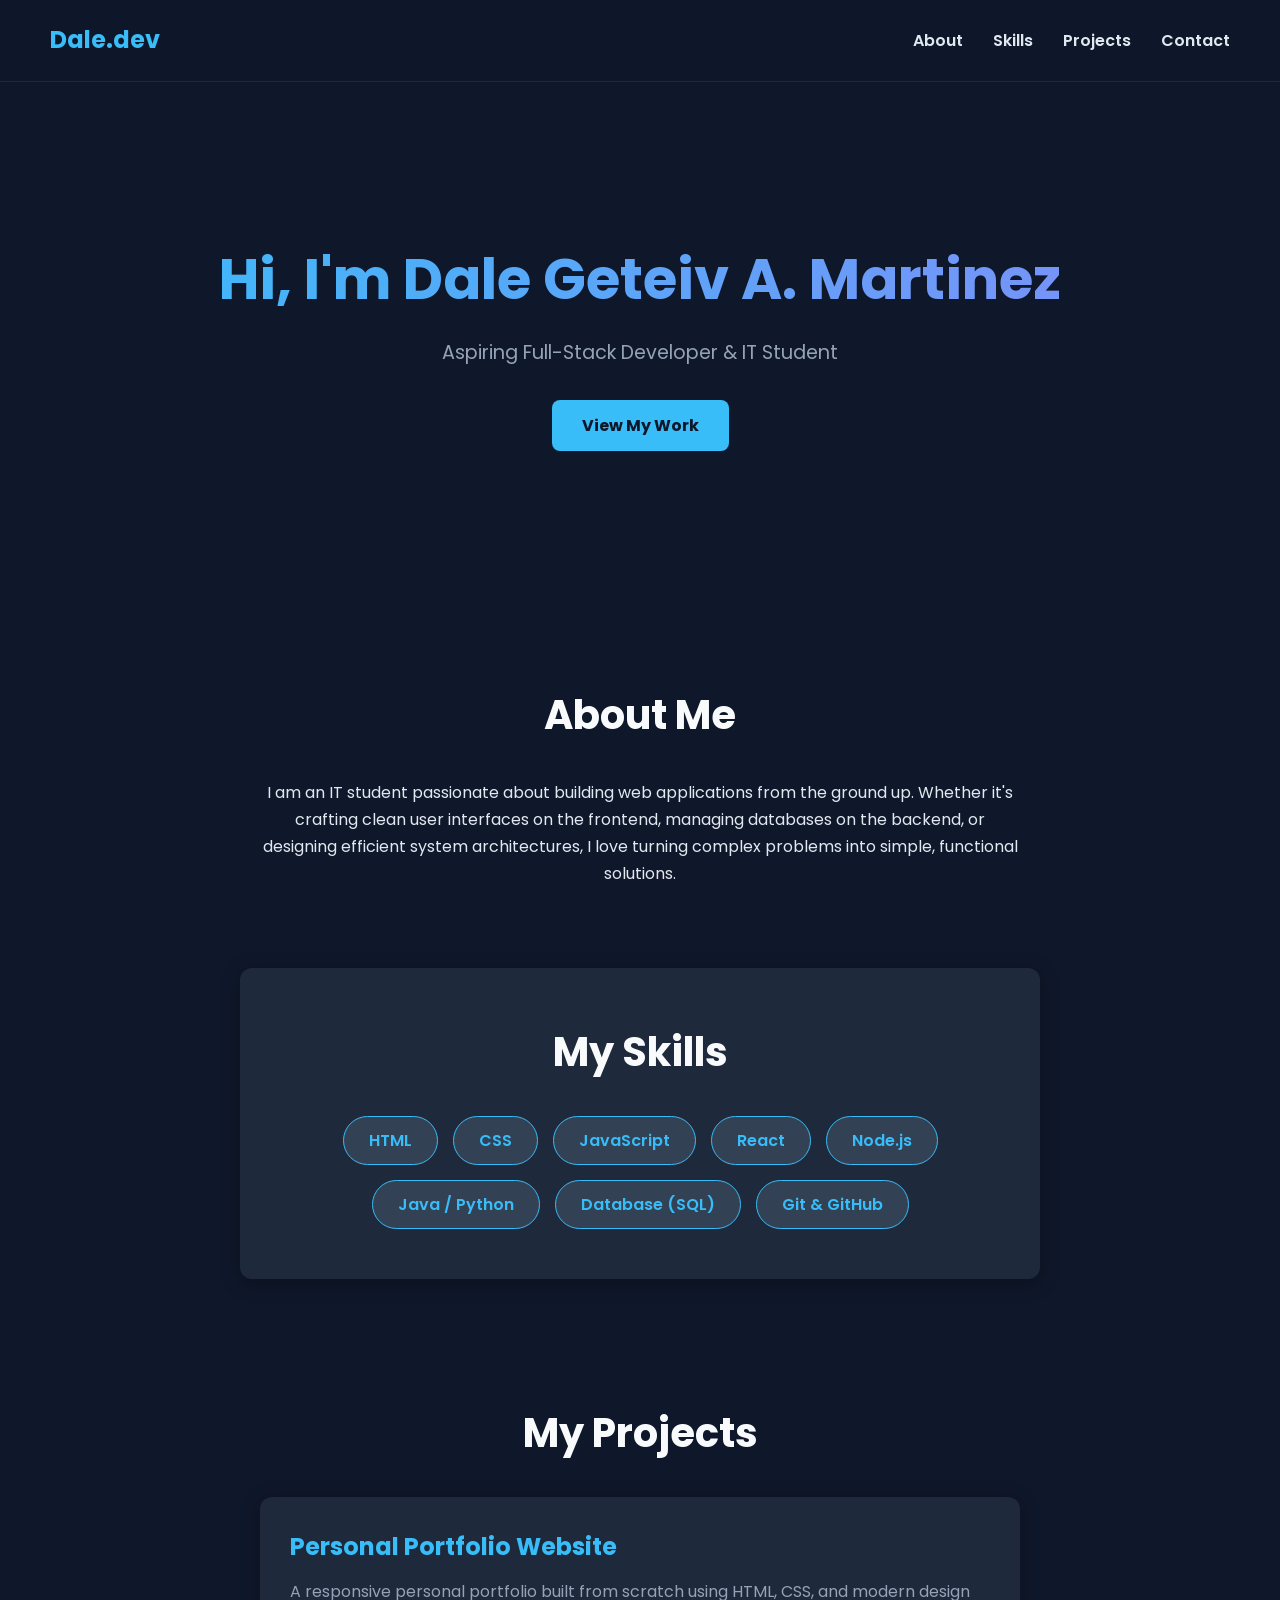
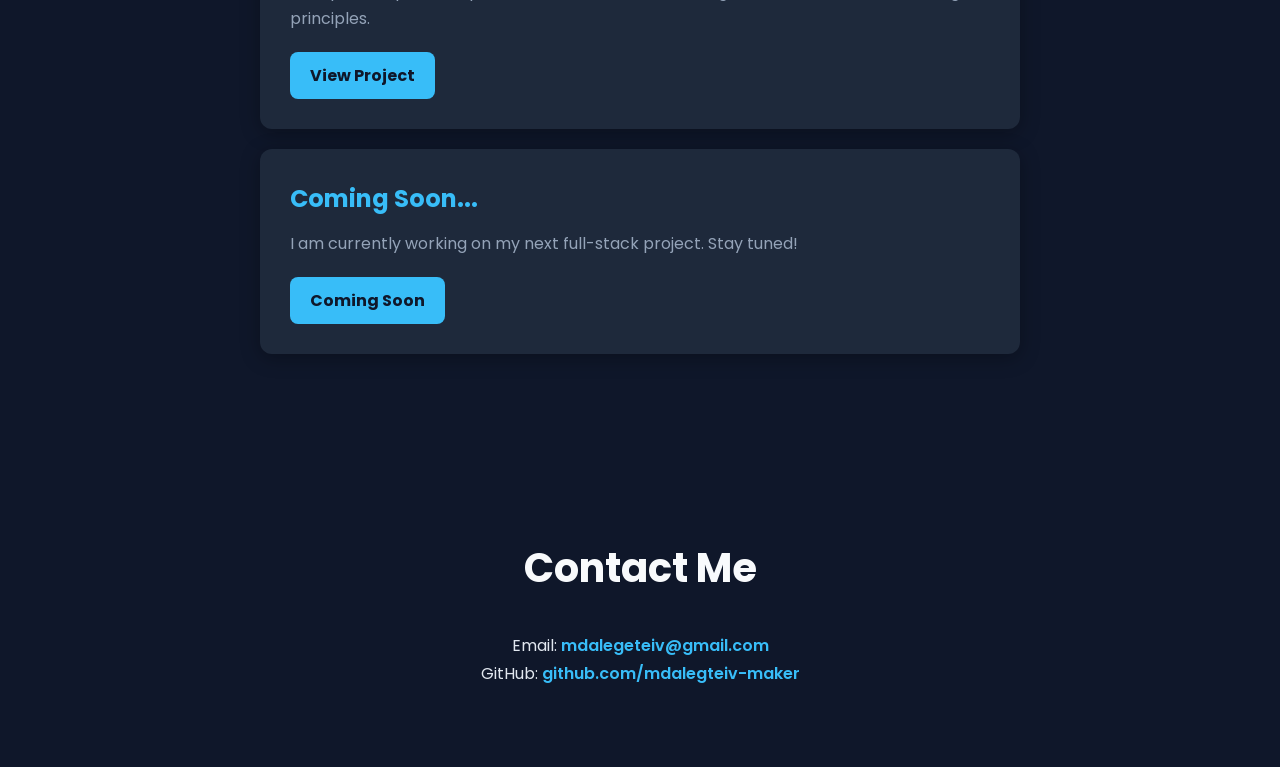
==== index.html @ 7e43c3c9 "Update index.html" ====
<!DOCTYPE html>
<html lang="en">
<head>
    <meta charset="UTF-8">
    <meta name="viewport" content="width=device-width, initial-scale=1.0">
    <title>Dale Martinez | Full-Stack Developer</title>
    <link rel="stylesheet" href="style.css">
</head>
<body>

    <!-- Navigation Bar -->
    <nav>
        <h2>Dale.dev</h2>
        <ul>
            <li><a href="#about">About</a></li>
            <li><a href="#skills">Skills</a></li>
            <li><a href="#projects">Projects</a></li>
            <li><a href="#contact">Contact</a></li>
        </ul>
    </nav>

    <!-- Hero Section -->
    <header class="hero">
        <h1>Hi, I'm Dale Geteiv A. Martinez</h1>
        <p>Aspiring Full-Stack Developer & IT Student</p>
        <a href="#projects" class="hero-btn">View My Work</a>
    </header>

    <!-- About Me Section -->
    <section id="about">
        <h2>About Me</h2>
        <p>I am an IT student passionate about building web applications from the ground up. Whether it's crafting clean user interfaces on the frontend, managing databases on the backend, or designing efficient system architectures, I love turning complex problems into simple, functional solutions.</p>
    </section>

    <!-- Skills Section -->
    <section id="skills">
        <h2>My Skills</h2>
        <div class="skills-grid">
            <span class="skill-tag">HTML</span>
            <span class="skill-tag">CSS</span>
            <span class="skill-tag">JavaScript</span>
            <span class="skill-tag">React</span>
            <span class="skill-tag">Node.js</span>
            <span class="skill-tag">Java / Python</span>
            <span class="skill-tag">Database (SQL)</span>
            <span class="skill-tag">Git & GitHub</span>
        </div>
    </section>

    <!-- Projects Section -->
    <section id="projects">
        <h2>My Projects</h2>
        
        <!-- PROJECT 1 -->
        <div class="project-card">
            <h3>Personal Portfolio Website</h3>
            <p>A responsive personal portfolio built from scratch using HTML, CSS, and modern design principles.</p>
            <a href="https://mdalegeteiv-maker.github.io/mdalegteiv-maker.github.io/" class="btn" target="_blank">View Project</a>
        </div>

        <!-- PROJECT 2 -->
        <div class="project-card">
            <h3>Coming Soon...</h3>
            <p>I am currently working on my next full-stack project. Stay tuned!</p>
            <a href="#" class="btn">Coming Soon</a>
        </div>
    </section>

    <!-- Contact Section -->
    <section id="contact">
        <h2>Contact Me</h2>
        <p>Email: <a href="mailto:mdalegeteiv@gmail.com">mdalegeteiv@gmail.com</a></p>
        <p>GitHub: <a href="https://github.com/mdalegteiv-maker">github.com/mdalegteiv-maker</a></p>
    </section>

</body>
</html>
---- style.css ----
/* Import Professional Font */
@import url('https://fonts.googleapis.com/css2?family=Poppins:wght@300;400;600;700&display=swap');

/* General Reset */
* {
    margin: 0;
    padding: 0;
    box-sizing: border-box;
}

html {
    scroll-behavior: smooth; /* Smooth scrolling pag pinindot ang menu */
}

body {
    background-color: #0f172a; /* Dark Navy Blue */
    color: #e2e8f0; 
    font-family: 'Poppins', sans-serif; 
    line-height: 1.7;
}

/* Navigation Bar */
nav {
    display: flex;
    justify-content: space-between;
    align-items: center;
    padding: 20px 50px;
    background-color: rgba(15, 23, 42, 0.9);
    position: sticky;
    top: 0;
    backdrop-filter: blur(10px);
    z-index: 100;
    border-bottom: 1px solid #1e293b;
}

nav h2 {
    color: #38bdf8; /* Sky Blue */
    font-weight: 700;
}

nav ul {
    list-style: none;
    display: flex;
    gap: 30px;
}

nav a {
    color: #e2e8f0;
    text-decoration: none;
    font-weight: 600;
    transition: color 0.3s ease;
}

nav a:hover {
    color: #38bdf8; 
}

/* Hero Section */
.hero {
    text-align: center;
    padding: 150px 20px;
}

.hero h1 {
    font-size: 3.5rem;
    font-weight: 700;
    margin-bottom: 10px;
    background: linear-gradient(to right, #38bdf8, #818cf8);
    -webkit-background-clip: text;
    -webkit-text-fill-color: transparent;
}

.hero p {
    font-size: 1.2rem;
    color: #94a3b8;
    margin-bottom: 30px;
}

.hero-btn {
    display: inline-block;
    padding: 12px 30px;
    background-color: #38bdf8;
    color: #0f172a;
    text-decoration: none;
    border-radius: 8px;
    font-weight: 700;
    transition: background-color 0.3s ease;
}

.hero-btn:hover {
    background-color: #818cf8;
}

/* Sections General */
section {
    text-align: center;
    padding: 80px 20px;
    max-width: 800px;
    margin: 0 auto;
}

section h2 {
    font-size: 2.5rem;
    margin-bottom: 30px;
    color: #f8fafc;
}

/* Skills Section */
#skills {
    background-color: #1e293b;
    border-radius: 12px;
    box-shadow: 0 4px 20px rgba(0,0,0,0.3);
    padding: 50px;
    margin-bottom: 40px;
}

.skills-grid {
    display: flex;
    justify-content: center;
    gap: 15px;
    flex-wrap: wrap;
}

.skill-tag {
    background-color: #334155;
    color: #38bdf8;
    padding: 10px 25px;
    border-radius: 30px;
    font-weight: 600;
    border: 1px solid #38bdf8;
    transition: transform 0.3s ease, background-color 0.3s ease;
}

.skill-tag:hover {
    transform: translateY(-5px);
    background-color: #38bdf8;
    color: #0f172a;
}

/* Projects Section */
.project-card {
    background-color: #1e293b;
    padding: 30px;
    margin-bottom: 20px;
    border-radius: 12px;
    box-shadow: 0 4px 20px rgba(0,0,0,0.3);
    text-align: left;
    transition: transform 0.3s ease;
}

.project-card:hover {
    transform: translateY(-5px);
}

.project-card h3 {
    margin-bottom: 10px;
    color: #38bdf8;
    font-size: 1.5rem;
}

.project-card p {
    margin-bottom: 20px;
    color: #94a3b8;
}

.btn {
    display: inline-block;
    padding: 10px 20px;
    background-color: #38bdf8;
    color: #0f172a;
    text-decoration: none;
    border-radius: 8px;
    font-weight: 700;
    transition: background-color 0.3s ease;
}

.btn:hover {
    background-color: #818cf8;
}

/* Contact Section */
#contact a {
    color: #38bdf8;
    text-decoration: none;
    font-weight: 600;
}

#contact a:hover {
    text-decoration: underline;
}
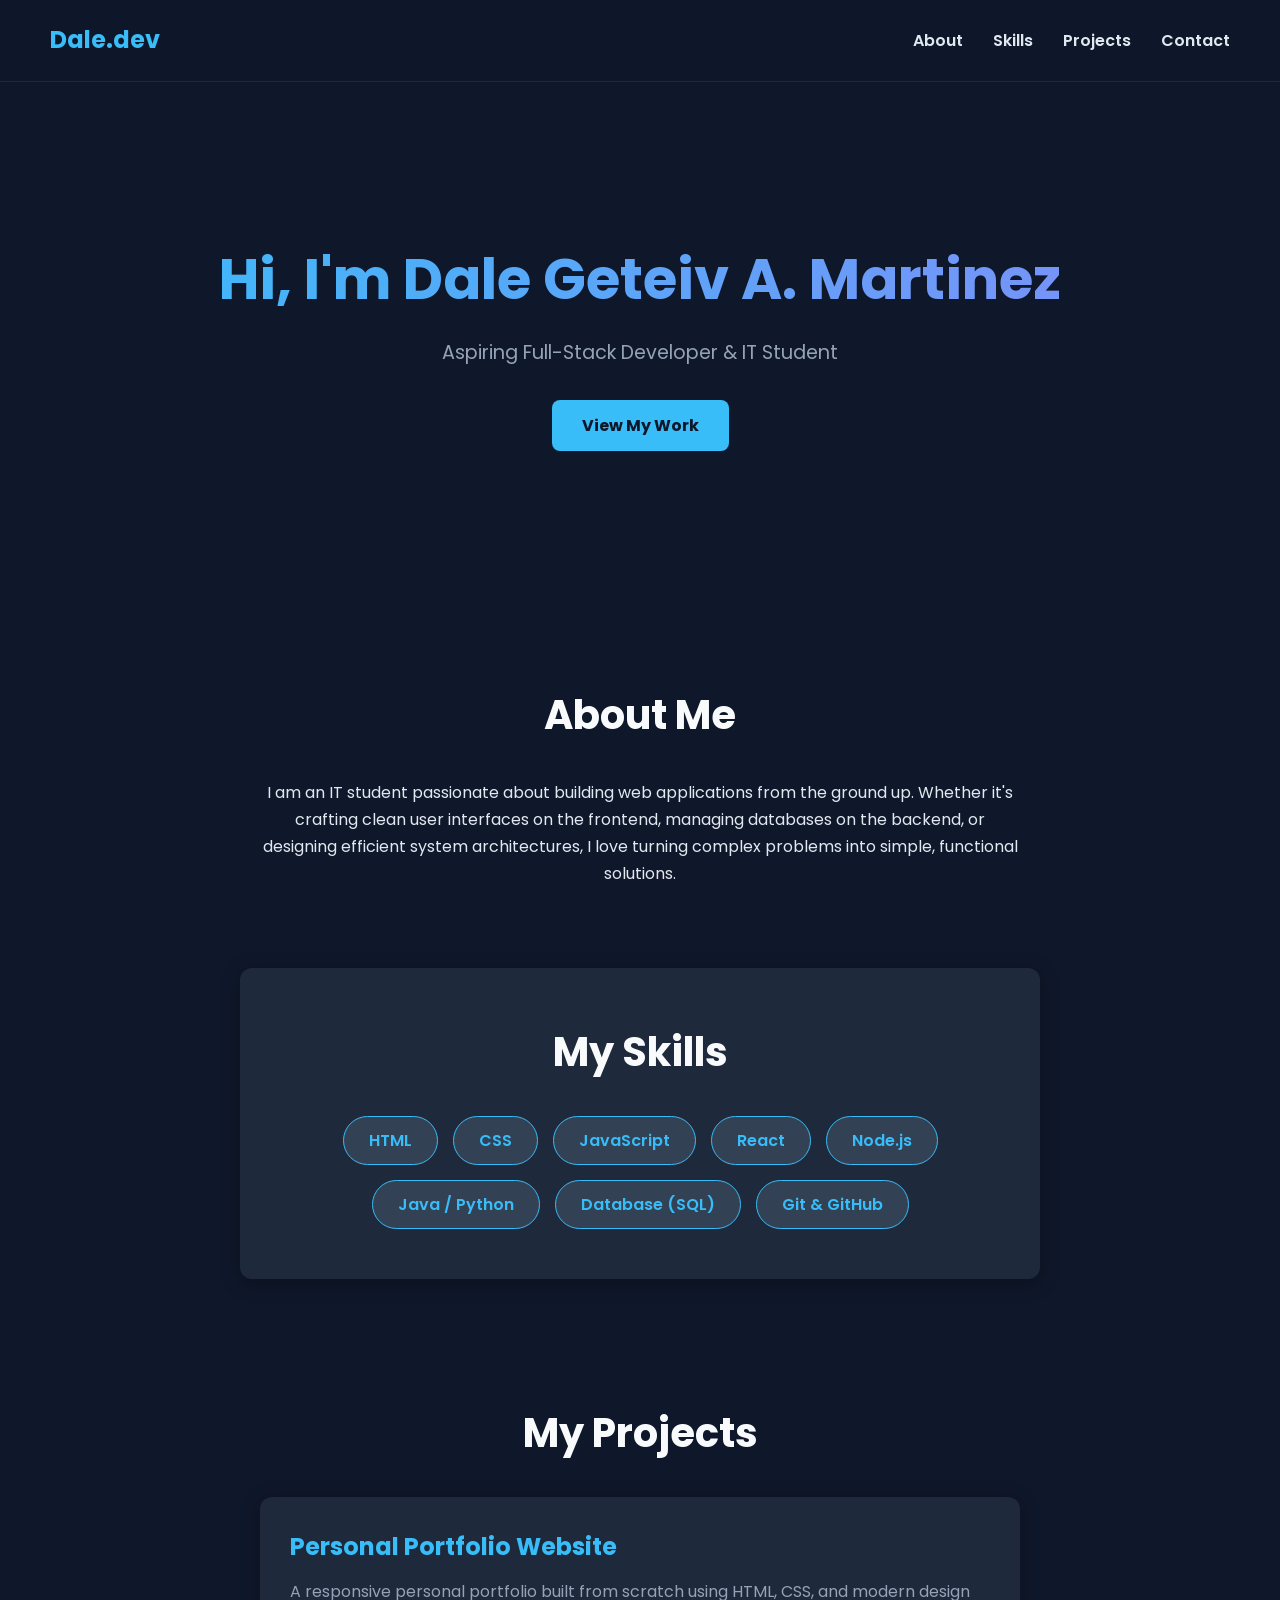
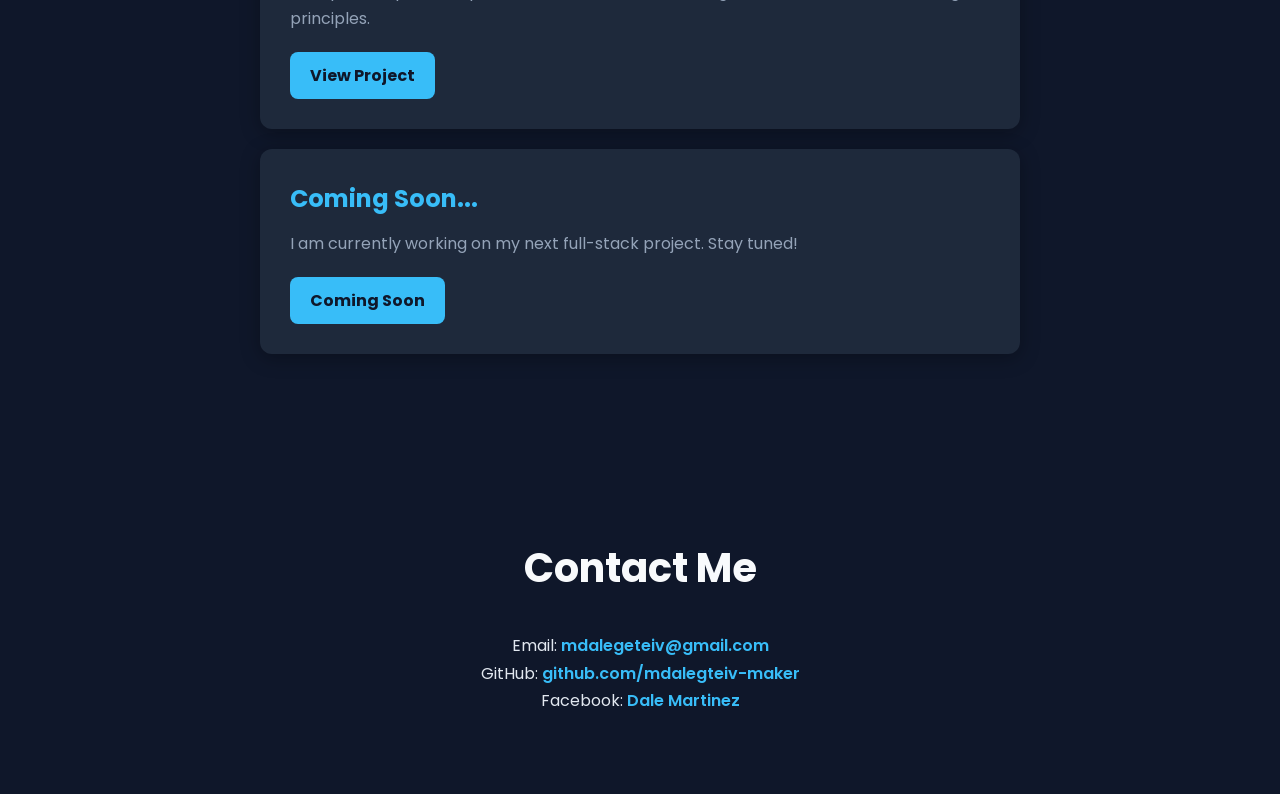
==== commit 54b34b1f: "Update index.html" ====
--- a/index.html
+++ b/index.html
@@ -55,7 +55,7 @@
         <div class="project-card">
             <h3>Personal Portfolio Website</h3>
             <p>A responsive personal portfolio built from scratch using HTML, CSS, and modern design principles.</p>
-            <a href="https://mdalegeteiv-maker.github.io/mdalegteiv-maker.github.io/" class="btn" target="_blank">View Project</a>
+            <a href="https://mdalegteiv-maker.github.io/" class="btn" target="_blank">View Project</a>
         </div>
 
         <!-- PROJECT 2 -->
@@ -70,7 +70,9 @@
     <section id="contact">
         <h2>Contact Me</h2>
         <p>Email: <a href="mailto:mdalegeteiv@gmail.com">mdalegeteiv@gmail.com</a></p>
-        <p>GitHub: <a href="https://github.com/mdalegteiv-maker">github.com/mdalegteiv-maker</a></p>
+        <p>GitHub: <a href="https://github.com/mdalegteiv-maker" target="_blank">github.com/mdalegteiv-maker</a></p>
+        <!-- Ito na ang Facebook link mo -->
+        <p>Facebook: <a href="https://www.facebook.com/share/1J1tzmtRJg/" target="_blank">Dale Martinez</a></p>
     </section>
 
 </body>
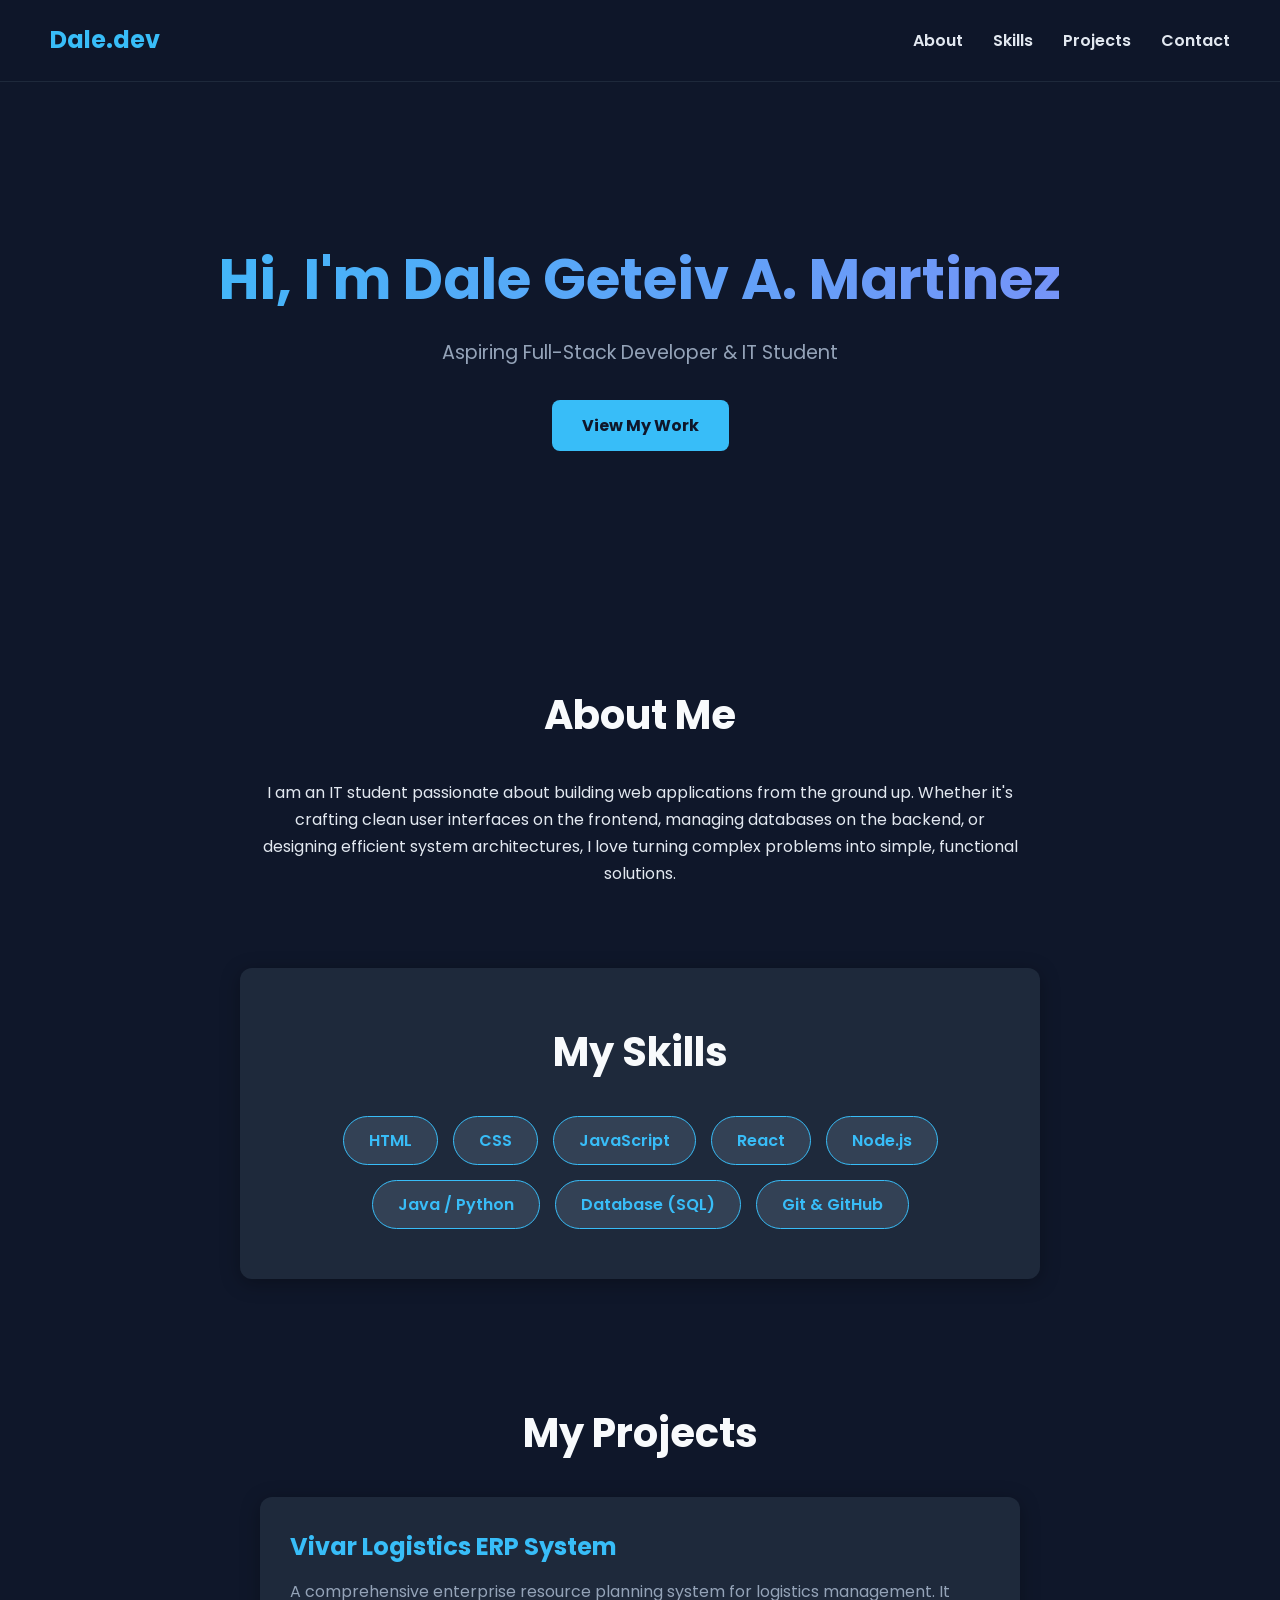
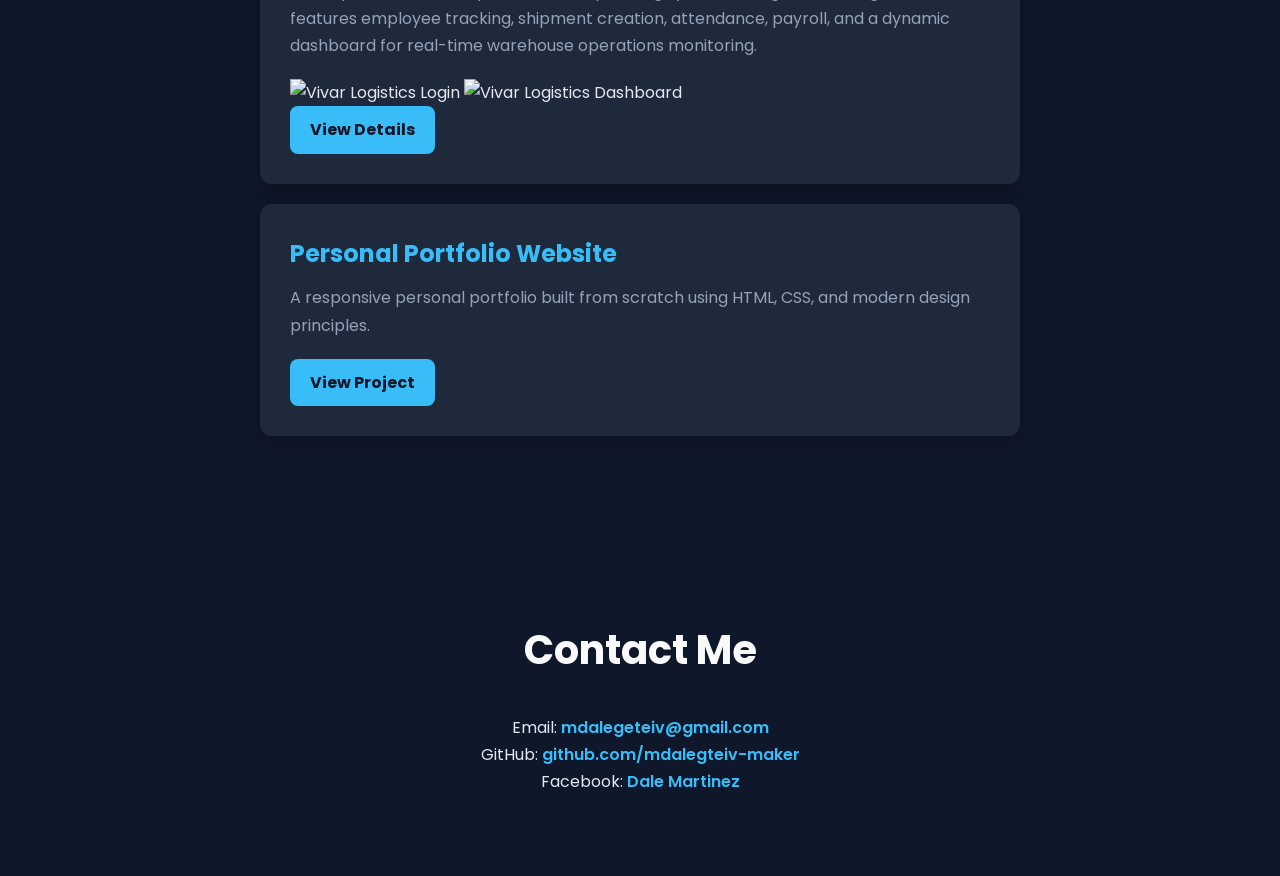
==== commit 1f5d28c3: "Update index.html" ====
--- a/index.html
+++ b/index.html
@@ -8,7 +8,6 @@
 </head>
 <body>
 
-    <!-- Navigation Bar -->
     <nav>
         <h2>Dale.dev</h2>
         <ul>
@@ -19,20 +18,17 @@
         </ul>
     </nav>
 
-    <!-- Hero Section -->
     <header class="hero">
         <h1>Hi, I'm Dale Geteiv A. Martinez</h1>
         <p>Aspiring Full-Stack Developer & IT Student</p>
         <a href="#projects" class="hero-btn">View My Work</a>
     </header>
 
-    <!-- About Me Section -->
     <section id="about">
         <h2>About Me</h2>
         <p>I am an IT student passionate about building web applications from the ground up. Whether it's crafting clean user interfaces on the frontend, managing databases on the backend, or designing efficient system architectures, I love turning complex problems into simple, functional solutions.</p>
     </section>
 
-    <!-- Skills Section -->
     <section id="skills">
         <h2>My Skills</h2>
         <div class="skills-grid">
@@ -47,31 +43,36 @@
         </div>
     </section>
 
-    <!-- Projects Section -->
     <section id="projects">
         <h2>My Projects</h2>
         
-        <!-- PROJECT 1 -->
+        <!-- PROJECT 1: Vivar Logistics ERP -->
+        <div class="project-card">
+            <h3>Vivar Logistics ERP System</h3>
+            <p>A comprehensive enterprise resource planning system for logistics management. It features employee tracking, shipment creation, attendance, payroll, and a dynamic dashboard for real-time warehouse operations monitoring.</p>
+            
+            <!-- Dito ilalagay ang mga screenshots mamaya -->
+            <div class="image-gallery">
+                <img src="vivar-login.png" alt="Vivar Logistics Login" class="project-img">
+                <img src="vivar-dashboard.png" alt="Vivar Logistics Dashboard" class="project-img">
+            </div>
+
+            <a href="#" class="btn">View Details</a>
+        </div>
+
+        <!-- PROJECT 2: Portfolio -->
         <div class="project-card">
             <h3>Personal Portfolio Website</h3>
             <p>A responsive personal portfolio built from scratch using HTML, CSS, and modern design principles.</p>
             <a href="https://mdalegteiv-maker.github.io/" class="btn" target="_blank">View Project</a>
         </div>
 
-        <!-- PROJECT 2 -->
-        <div class="project-card">
-            <h3>Coming Soon...</h3>
-            <p>I am currently working on my next full-stack project. Stay tuned!</p>
-            <a href="#" class="btn">Coming Soon</a>
-        </div>
     </section>
 
-    <!-- Contact Section -->
     <section id="contact">
         <h2>Contact Me</h2>
         <p>Email: <a href="mailto:mdalegeteiv@gmail.com">mdalegeteiv@gmail.com</a></p>
         <p>GitHub: <a href="https://github.com/mdalegteiv-maker" target="_blank">github.com/mdalegteiv-maker</a></p>
-        <!-- Ito na ang Facebook link mo -->
         <p>Facebook: <a href="https://www.facebook.com/share/1J1tzmtRJg/" target="_blank">Dale Martinez</a></p>
     </section>
 
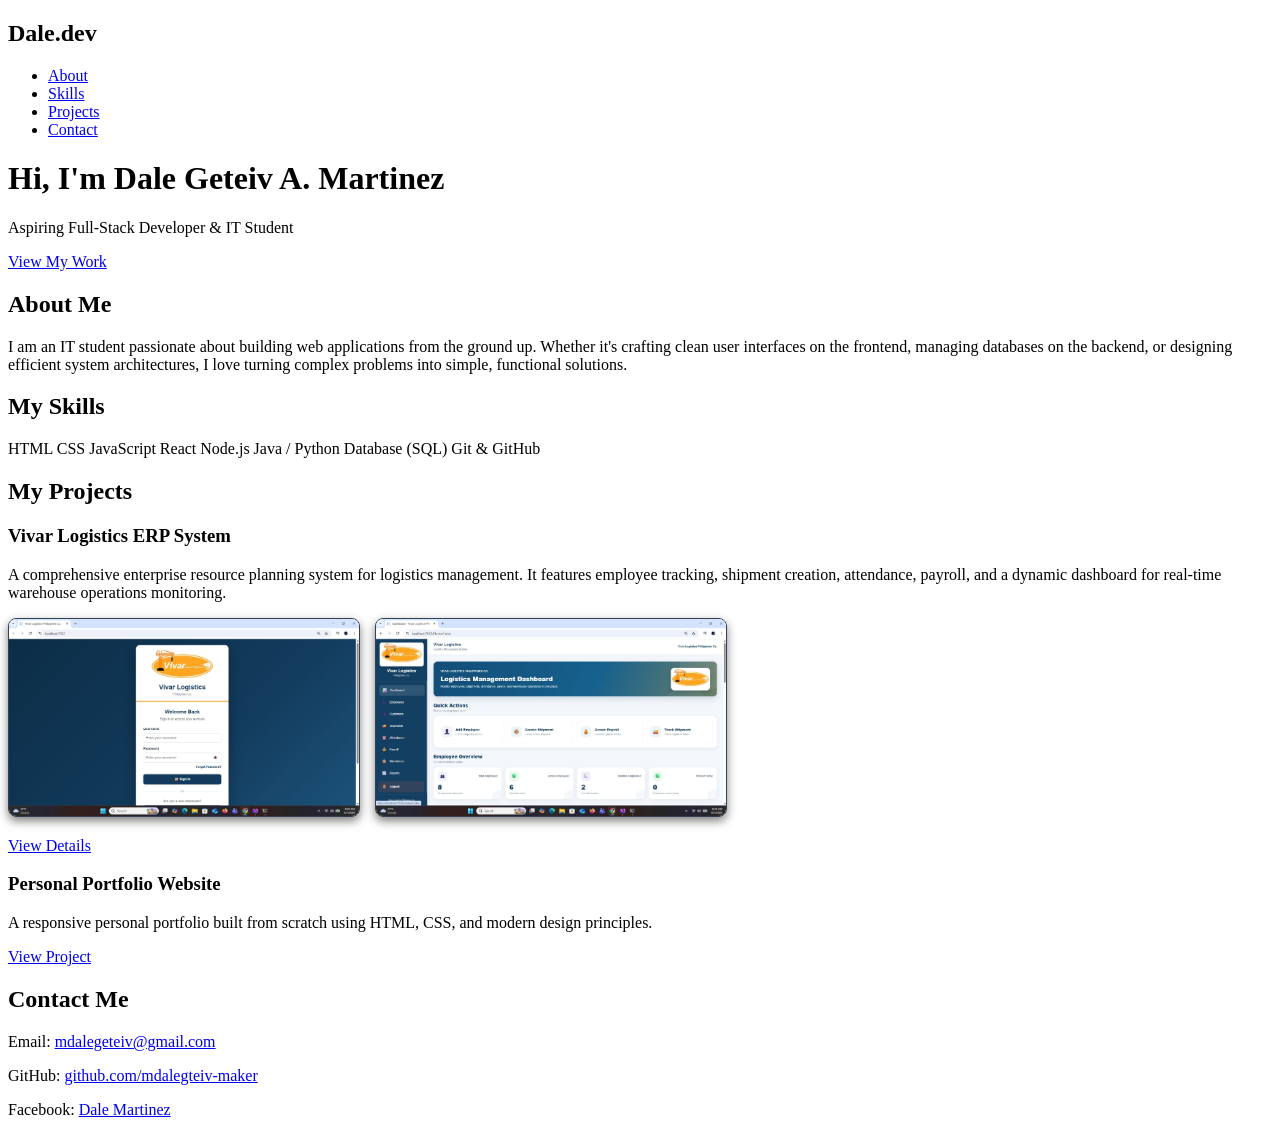
==== commit 68761649: "Update index.html" ====
--- a/index.html
+++ b/index.html
@@ -8,6 +8,7 @@
 </head>
 <body>
 
+    <!-- Navigation Bar -->
     <nav>
         <h2>Dale.dev</h2>
         <ul>
@@ -18,17 +19,20 @@
         </ul>
     </nav>
 
+    <!-- Hero Section -->
     <header class="hero">
         <h1>Hi, I'm Dale Geteiv A. Martinez</h1>
         <p>Aspiring Full-Stack Developer & IT Student</p>
         <a href="#projects" class="hero-btn">View My Work</a>
     </header>
 
+    <!-- About Me Section -->
     <section id="about">
         <h2>About Me</h2>
         <p>I am an IT student passionate about building web applications from the ground up. Whether it's crafting clean user interfaces on the frontend, managing databases on the backend, or designing efficient system architectures, I love turning complex problems into simple, functional solutions.</p>
     </section>
 
+    <!-- Skills Section -->
     <section id="skills">
         <h2>My Skills</h2>
         <div class="skills-grid">
@@ -43,15 +47,15 @@
         </div>
     </section>
 
+    <!-- Projects Section -->
     <section id="projects">
         <h2>My Projects</h2>
         
-        <!-- PROJECT 1: Vivar Logistics ERP -->
+        <!-- PROJECT 1: Vivar Logistics -->
         <div class="project-card">
             <h3>Vivar Logistics ERP System</h3>
             <p>A comprehensive enterprise resource planning system for logistics management. It features employee tracking, shipment creation, attendance, payroll, and a dynamic dashboard for real-time warehouse operations monitoring.</p>
             
-            <!-- Dito ilalagay ang mga screenshots mamaya -->
             <div class="image-gallery">
                 <img src="vivar-login.png" alt="Vivar Logistics Login" class="project-img">
                 <img src="vivar-dashboard.png" alt="Vivar Logistics Dashboard" class="project-img">
@@ -64,11 +68,11 @@
         <div class="project-card">
             <h3>Personal Portfolio Website</h3>
             <p>A responsive personal portfolio built from scratch using HTML, CSS, and modern design principles.</p>
-            <a href="https://mdalegteiv-maker.github.io/" class="btn" target="_blank">View Project</a>
+            <a href="https://mdalegeteiv-maker.github.io/" class="btn" target="_blank">View Project</a>
         </div>
-
     </section>
 
+    <!-- Contact Section -->
     <section id="contact">
         <h2>Contact Me</h2>
         <p>Email: <a href="mailto:mdalegeteiv@gmail.com">mdalegeteiv@gmail.com</a></p>
--- a/style.css
+++ b/style.css
@@ -1,190 +1,20 @@
-/* Import Professional Font */
-@import url('https://fonts.googleapis.com/css2?family=Poppins:wght@300;400;600;700&display=swap');
-
-/* General Reset */
-* {
-    margin: 0;
-    padding: 0;
-    box-sizing: border-box;
-}
-
-html {
-    scroll-behavior: smooth; /* Smooth scrolling pag pinindot ang menu */
-}
-
-body {
-    background-color: #0f172a; /* Dark Navy Blue */
-    color: #e2e8f0; 
-    font-family: 'Poppins', sans-serif; 
-    line-height: 1.7;
-}
-
-/* Navigation Bar */
-nav {
+/* Para sa dalawang screenshots (Image Gallery) */
+.image-gallery {
     display: flex;
-    justify-content: space-between;
-    align-items: center;
-    padding: 20px 50px;
-    background-color: rgba(15, 23, 42, 0.9);
-    position: sticky;
-    top: 0;
-    backdrop-filter: blur(10px);
-    z-index: 100;
-    border-bottom: 1px solid #1e293b;
-}
-
-nav h2 {
-    color: #38bdf8; /* Sky Blue */
-    font-weight: 700;
-}
-
-nav ul {
-    list-style: none;
-    display: flex;
-    gap: 30px;
-}
-
-nav a {
-    color: #e2e8f0;
-    text-decoration: none;
-    font-weight: 600;
-    transition: color 0.3s ease;
-}
-
-nav a:hover {
-    color: #38bdf8; 
-}
-
-/* Hero Section */
-.hero {
-    text-align: center;
-    padding: 150px 20px;
-}
-
-.hero h1 {
-    font-size: 3.5rem;
-    font-weight: 700;
-    margin-bottom: 10px;
-    background: linear-gradient(to right, #38bdf8, #818cf8);
-    -webkit-background-clip: text;
-    -webkit-text-fill-color: transparent;
-}
-
-.hero p {
-    font-size: 1.2rem;
-    color: #94a3b8;
-    margin-bottom: 30px;
-}
-
-.hero-btn {
-    display: inline-block;
-    padding: 12px 30px;
-    background-color: #38bdf8;
-    color: #0f172a;
-    text-decoration: none;
-    border-radius: 8px;
-    font-weight: 700;
-    transition: background-color 0.3s ease;
-}
-
-.hero-btn:hover {
-    background-color: #818cf8;
-}
-
-/* Sections General */
-section {
-    text-align: center;
-    padding: 80px 20px;
-    max-width: 800px;
-    margin: 0 auto;
-}
-
-section h2 {
-    font-size: 2.5rem;
-    margin-bottom: 30px;
-    color: #f8fafc;
-}
-
-/* Skills Section */
-#skills {
-    background-color: #1e293b;
-    border-radius: 12px;
-    box-shadow: 0 4px 20px rgba(0,0,0,0.3);
-    padding: 50px;
-    margin-bottom: 40px;
-}
-
-.skills-grid {
-    display: flex;
-    justify-content: center;
     gap: 15px;
+    margin-bottom: 20px;
     flex-wrap: wrap;
 }
 
-.skill-tag {
-    background-color: #334155;
-    color: #38bdf8;
-    padding: 10px 25px;
-    border-radius: 30px;
-    font-weight: 600;
-    border: 1px solid #38bdf8;
-    transition: transform 0.3s ease, background-color 0.3s ease;
-}
-
-.skill-tag:hover {
-    transform: translateY(-5px);
-    background-color: #38bdf8;
-    color: #0f172a;
-}
-
-/* Projects Section */
-.project-card {
-    background-color: #1e293b;
-    padding: 30px;
-    margin-bottom: 20px;
-    border-radius: 12px;
-    box-shadow: 0 4px 20px rgba(0,0,0,0.3);
-    text-align: left;
+.project-img {
+    width: 100%;
+    max-width: 350px; /* Para magkasya silang dalawa */
+    border-radius: 8px;
+    border: 1px solid #334155;
+    box-shadow: 0 4px 10px rgba(0,0,0,0.5);
     transition: transform 0.3s ease;
 }
 
-.project-card:hover {
-    transform: translateY(-5px);
+.project-img:hover {
+    transform: scale(1.05); /* Liliit/lalaki pag hinover */
 }
-
-.project-card h3 {
-    margin-bottom: 10px;
-    color: #38bdf8;
-    font-size: 1.5rem;
-}
-
-.project-card p {
-    margin-bottom: 20px;
-    color: #94a3b8;
-}
-
-.btn {
-    display: inline-block;
-    padding: 10px 20px;
-    background-color: #38bdf8;
-    color: #0f172a;
-    text-decoration: none;
-    border-radius: 8px;
-    font-weight: 700;
-    transition: background-color 0.3s ease;
-}
-
-.btn:hover {
-    background-color: #818cf8;
-}
-
-/* Contact Section */
-#contact a {
-    color: #38bdf8;
-    text-decoration: none;
-    font-weight: 600;
-}
-
-#contact a:hover {
-    text-decoration: underline;
-}
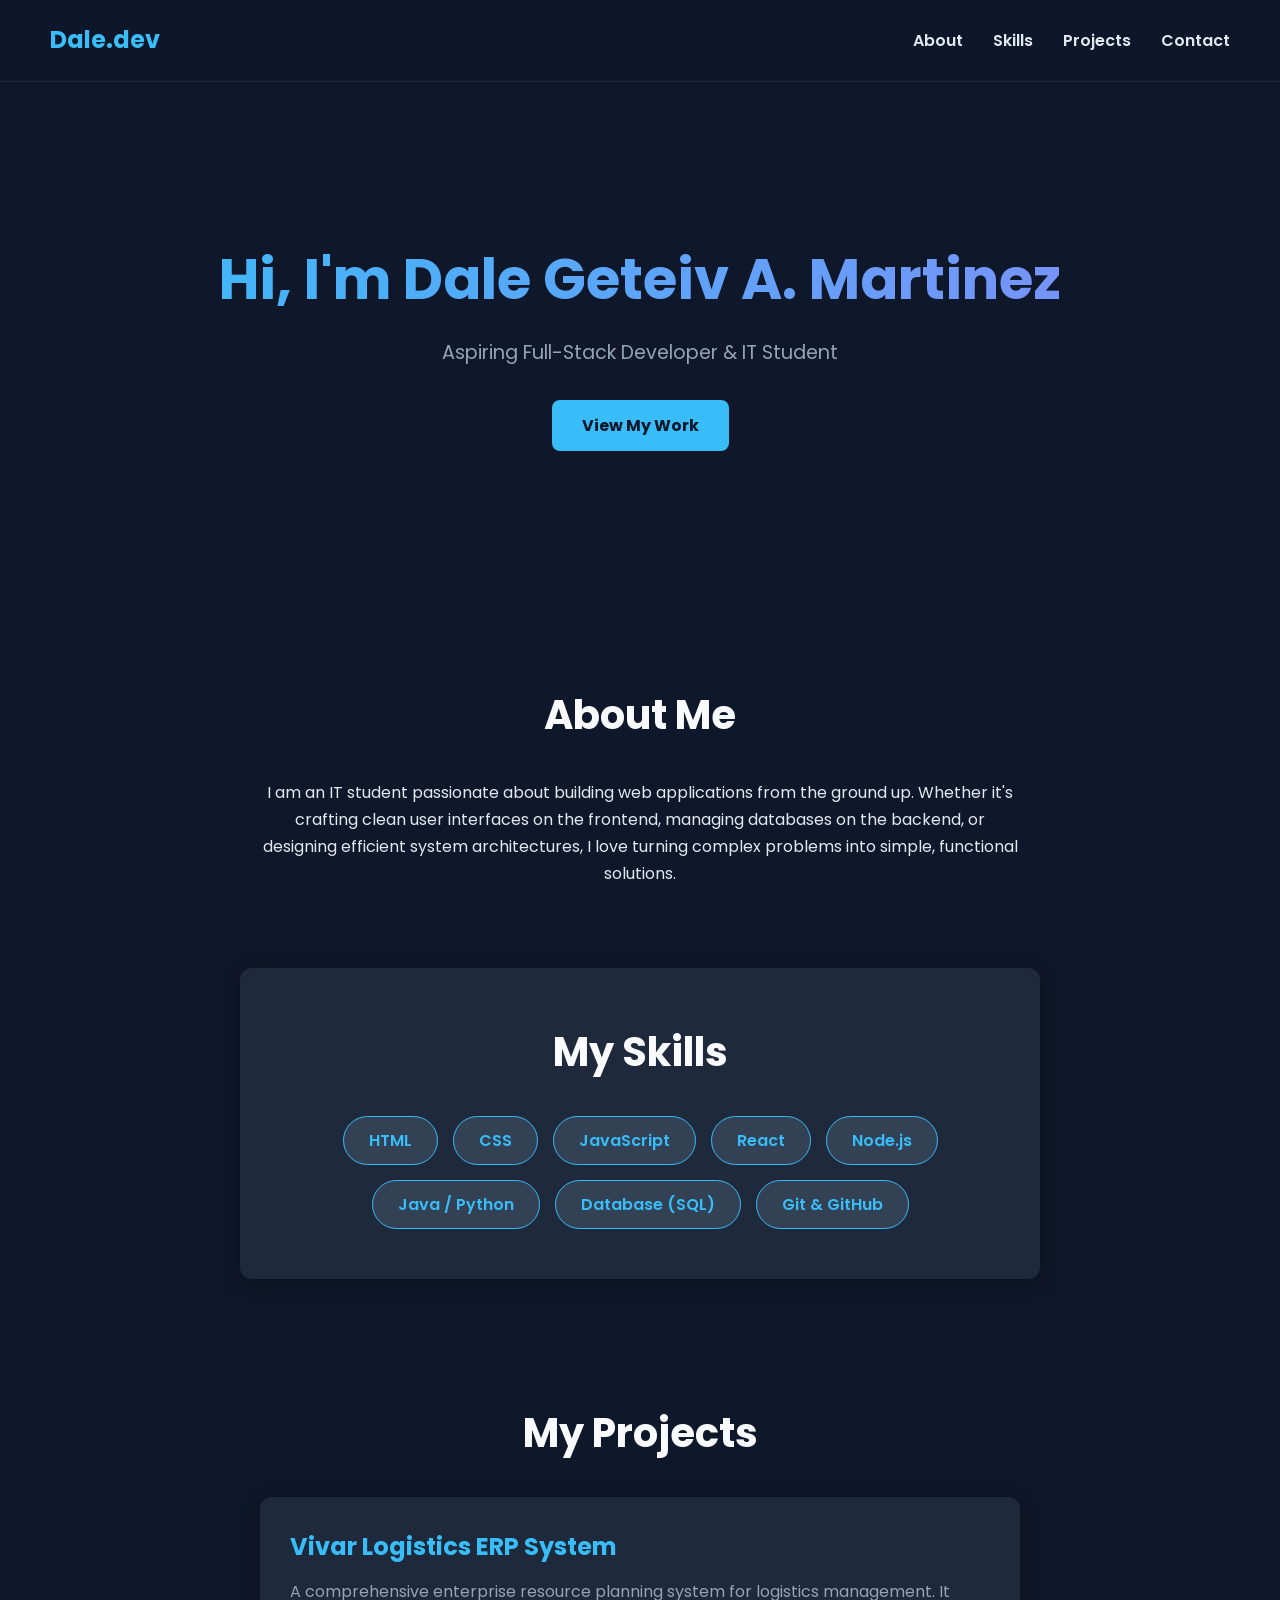
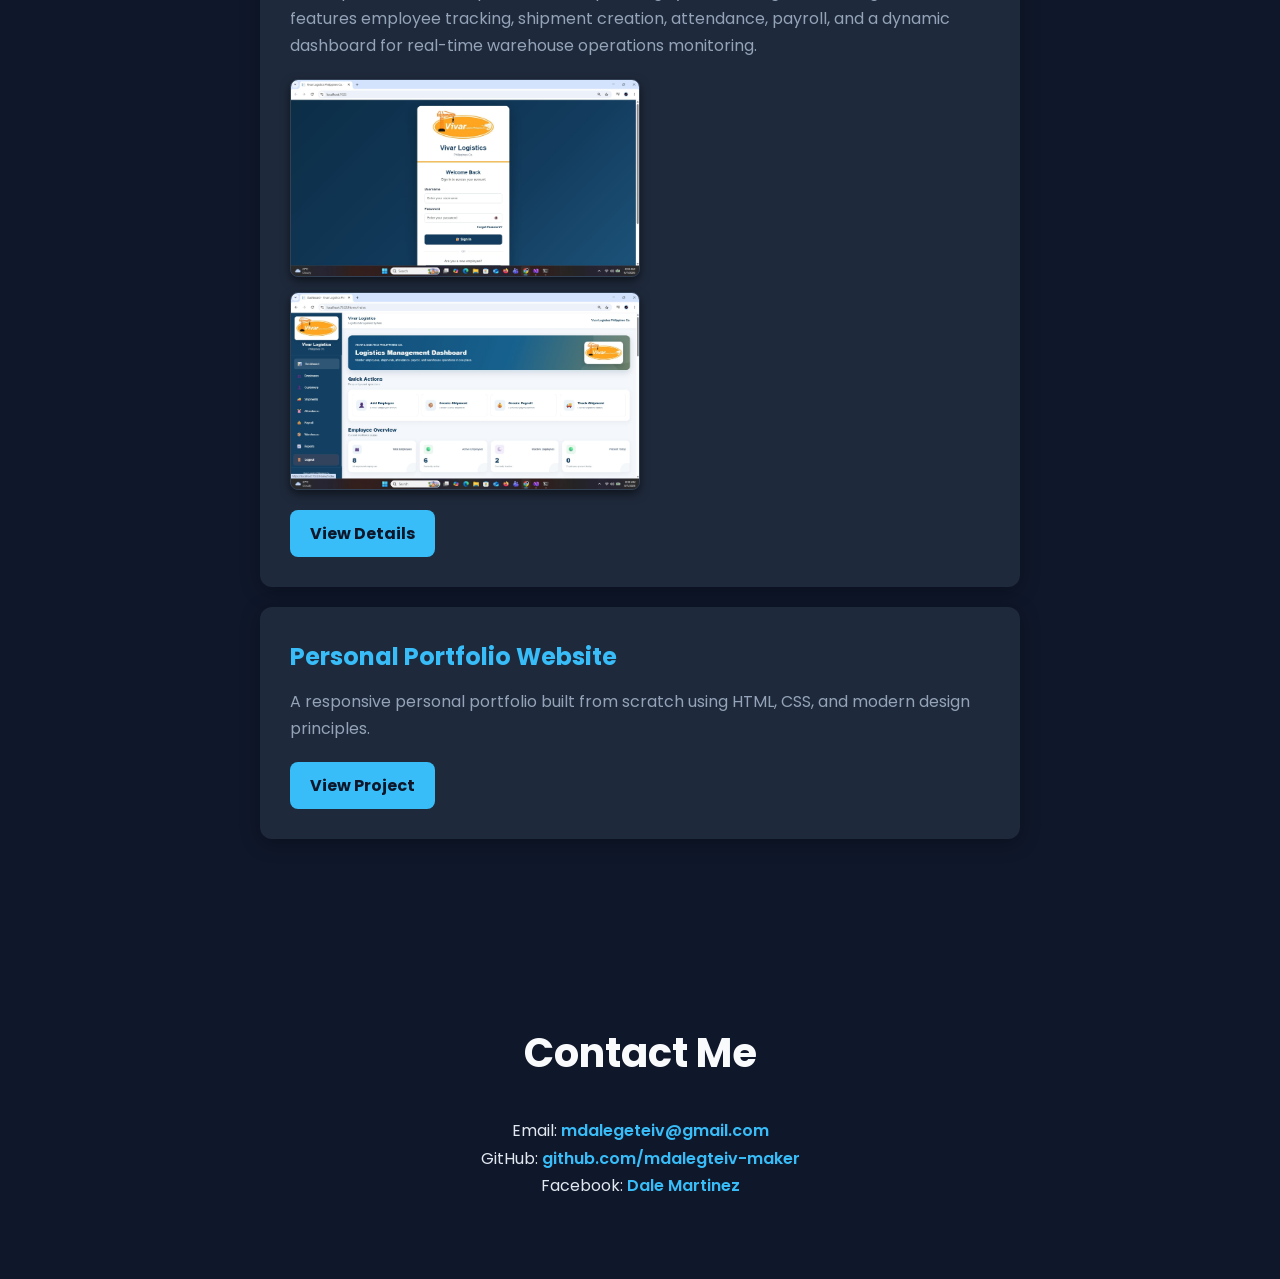
==== commit dc6dc056: "Update index.html" ====
--- a/index.html
+++ b/index.html
@@ -5,10 +5,12 @@
     <meta name="viewport" content="width=device-width, initial-scale=1.0">
     <title>Dale Martinez | Full-Stack Developer</title>
     <link rel="stylesheet" href="style.css">
+    
+    <!-- Ito ang nagdadagdag ng animation (AOS) -->
+    <link href="https://unpkg.com/aos@2.3.1/dist/aos.css" rel="stylesheet">
 </head>
 <body>
 
-    <!-- Navigation Bar -->
     <nav>
         <h2>Dale.dev</h2>
         <ul>
@@ -19,21 +21,21 @@
         </ul>
     </nav>
 
-    <!-- Hero Section -->
-    <header class="hero">
+    <!-- Nilagyan natin ng data-aos="fade-down" -->
+    <header class="hero" data-aos="fade-down" data-aos-duration="1000">
         <h1>Hi, I'm Dale Geteiv A. Martinez</h1>
         <p>Aspiring Full-Stack Developer & IT Student</p>
         <a href="#projects" class="hero-btn">View My Work</a>
     </header>
 
-    <!-- About Me Section -->
-    <section id="about">
+    <!-- Nilagyan natin ng data-aos="fade-up" -->
+    <section id="about" data-aos="fade-up" data-aos-duration="1000">
         <h2>About Me</h2>
         <p>I am an IT student passionate about building web applications from the ground up. Whether it's crafting clean user interfaces on the frontend, managing databases on the backend, or designing efficient system architectures, I love turning complex problems into simple, functional solutions.</p>
     </section>
 
-    <!-- Skills Section -->
-    <section id="skills">
+    <!-- Nilagyan natin ng data-aos="fade-up" -->
+    <section id="skills" data-aos="fade-up" data-aos-duration="1000">
         <h2>My Skills</h2>
         <div class="skills-grid">
             <span class="skill-tag">HTML</span>
@@ -47,12 +49,11 @@
         </div>
     </section>
 
-    <!-- Projects Section -->
     <section id="projects">
-        <h2>My Projects</h2>
+        <h2 data-aos="fade-up">My Projects</h2>
         
-        <!-- PROJECT 1: Vivar Logistics -->
-        <div class="project-card">
+        <!-- Project 1 -->
+        <div class="project-card" data-aos="fade-right" data-aos-duration="1000">
             <h3>Vivar Logistics ERP System</h3>
             <p>A comprehensive enterprise resource planning system for logistics management. It features employee tracking, shipment creation, attendance, payroll, and a dynamic dashboard for real-time warehouse operations monitoring.</p>
             
@@ -64,21 +65,26 @@
             <a href="#" class="btn">View Details</a>
         </div>
 
-        <!-- PROJECT 2: Portfolio -->
-        <div class="project-card">
+        <!-- Project 2 -->
+        <div class="project-card" data-aos="fade-left" data-aos-duration="1000">
             <h3>Personal Portfolio Website</h3>
             <p>A responsive personal portfolio built from scratch using HTML, CSS, and modern design principles.</p>
             <a href="https://mdalegeteiv-maker.github.io/" class="btn" target="_blank">View Project</a>
         </div>
     </section>
 
-    <!-- Contact Section -->
-    <section id="contact">
+    <section id="contact" data-aos="fade-up" data-aos-duration="1000">
         <h2>Contact Me</h2>
         <p>Email: <a href="mailto:mdalegeteiv@gmail.com">mdalegeteiv@gmail.com</a></p>
         <p>GitHub: <a href="https://github.com/mdalegteiv-maker" target="_blank">github.com/mdalegteiv-maker</a></p>
         <p>Facebook: <a href="https://www.facebook.com/share/1J1tzmtRJg/" target="_blank">Dale Martinez</a></p>
     </section>
 
+    <!-- Ito ang script na nagpapa-andar ng animation -->
+    <script src="https://unpkg.com/aos@2.3.1/dist/aos.js"></script>
+    <script>
+      AOS.init();
+    </script>
+
 </body>
 </html>
--- a/style.css
+++ b/style.css
@@ -1,4 +1,177 @@
-/* Para sa dalawang screenshots (Image Gallery) */
+@import url('https://fonts.googleapis.com/css2?family=Poppins:wght@300;400;600;700&display=swap');
+
+* {
+    margin: 0;
+    padding: 0;
+    box-sizing: border-box;
+}
+
+html {
+    scroll-behavior: smooth;
+}
+
+body {
+    background-color: #0f172a; 
+    color: #e2e8f0; 
+    font-family: 'Poppins', sans-serif; 
+    line-height: 1.7;
+}
+
+nav {
+    display: flex;
+    justify-content: space-between;
+    align-items: center;
+    padding: 20px 50px;
+    background-color: rgba(15, 23, 42, 0.9);
+    position: sticky;
+    top: 0;
+    backdrop-filter: blur(10px);
+    z-index: 100;
+    border-bottom: 1px solid #1e293b;
+}
+
+nav h2 {
+    color: #38bdf8; 
+    font-weight: 700;
+}
+
+nav ul {
+    list-style: none;
+    display: flex;
+    gap: 30px;
+}
+
+nav a {
+    color: #e2e8f0;
+    text-decoration: none;
+    font-weight: 600;
+    transition: color 0.3s ease;
+}
+
+nav a:hover {
+    color: #38bdf8; 
+}
+
+.hero {
+    text-align: center;
+    padding: 150px 20px;
+}
+
+.hero h1 {
+    font-size: 3.5rem;
+    font-weight: 700;
+    margin-bottom: 10px;
+    background: linear-gradient(to right, #38bdf8, #818cf8);
+    -webkit-background-clip: text;
+    -webkit-text-fill-color: transparent;
+}
+
+.hero p {
+    font-size: 1.2rem;
+    color: #94a3b8;
+    margin-bottom: 30px;
+}
+
+.hero-btn {
+    display: inline-block;
+    padding: 12px 30px;
+    background-color: #38bdf8;
+    color: #0f172a;
+    text-decoration: none;
+    border-radius: 8px;
+    font-weight: 700;
+    transition: background-color 0.3s ease;
+}
+
+.hero-btn:hover {
+    background-color: #818cf8;
+}
+
+section {
+    text-align: center;
+    padding: 80px 20px;
+    max-width: 800px;
+    margin: 0 auto;
+}
+
+section h2 {
+    font-size: 2.5rem;
+    margin-bottom: 30px;
+    color: #f8fafc;
+}
+
+#skills {
+    background-color: #1e293b;
+    border-radius: 12px;
+    box-shadow: 0 4px 20px rgba(0,0,0,0.3);
+    padding: 50px;
+    margin-bottom: 40px;
+}
+
+.skills-grid {
+    display: flex;
+    justify-content: center;
+    gap: 15px;
+    flex-wrap: wrap;
+}
+
+.skill-tag {
+    background-color: #334155;
+    color: #38bdf8;
+    padding: 10px 25px;
+    border-radius: 30px;
+    font-weight: 600;
+    border: 1px solid #38bdf8;
+    transition: transform 0.3s ease, background-color 0.3s ease;
+}
+
+.skill-tag:hover {
+    transform: translateY(-5px);
+    background-color: #38bdf8;
+    color: #0f172a;
+}
+
+.project-card {
+    background-color: #1e293b;
+    padding: 30px;
+    margin-bottom: 20px;
+    border-radius: 12px;
+    box-shadow: 0 4px 20px rgba(0,0,0,0.3);
+    text-align: left;
+    transition: transform 0.3s ease;
+}
+
+.project-card:hover {
+    transform: translateY(-5px);
+}
+
+.project-card h3 {
+    margin-bottom: 10px;
+    color: #38bdf8;
+    font-size: 1.5rem;
+}
+
+.project-card p {
+    margin-bottom: 20px;
+    color: #94a3b8;
+}
+
+.btn {
+    display: inline-block;
+    padding: 10px 20px;
+    background-color: #38bdf8;
+    color: #0f172a;
+    text-decoration: none;
+    border-radius: 8px;
+    font-weight: 700;
+    transition: background-color 0.3s ease;
+}
+
+.btn:hover {
+    background-color: #818cf8;
+}
+
+/* --- ITO YUNG PARA SA MGA PICTURES --- */
 .image-gallery {
     display: flex;
     gap: 15px;
@@ -8,7 +181,7 @@
 
 .project-img {
     width: 100%;
-    max-width: 350px; /* Para magkasya silang dalawa */
+    max-width: 350px; 
     border-radius: 8px;
     border: 1px solid #334155;
     box-shadow: 0 4px 10px rgba(0,0,0,0.5);
@@ -16,5 +189,15 @@
 }
 
 .project-img:hover {
-    transform: scale(1.05); /* Liliit/lalaki pag hinover */
-}
+    transform: scale(1.05); 
+}
+
+#contact a {
+    color: #38bdf8;
+    text-decoration: none;
+    font-weight: 600;
+}
+
+#contact a:hover {
+    text-decoration: underline;
+}
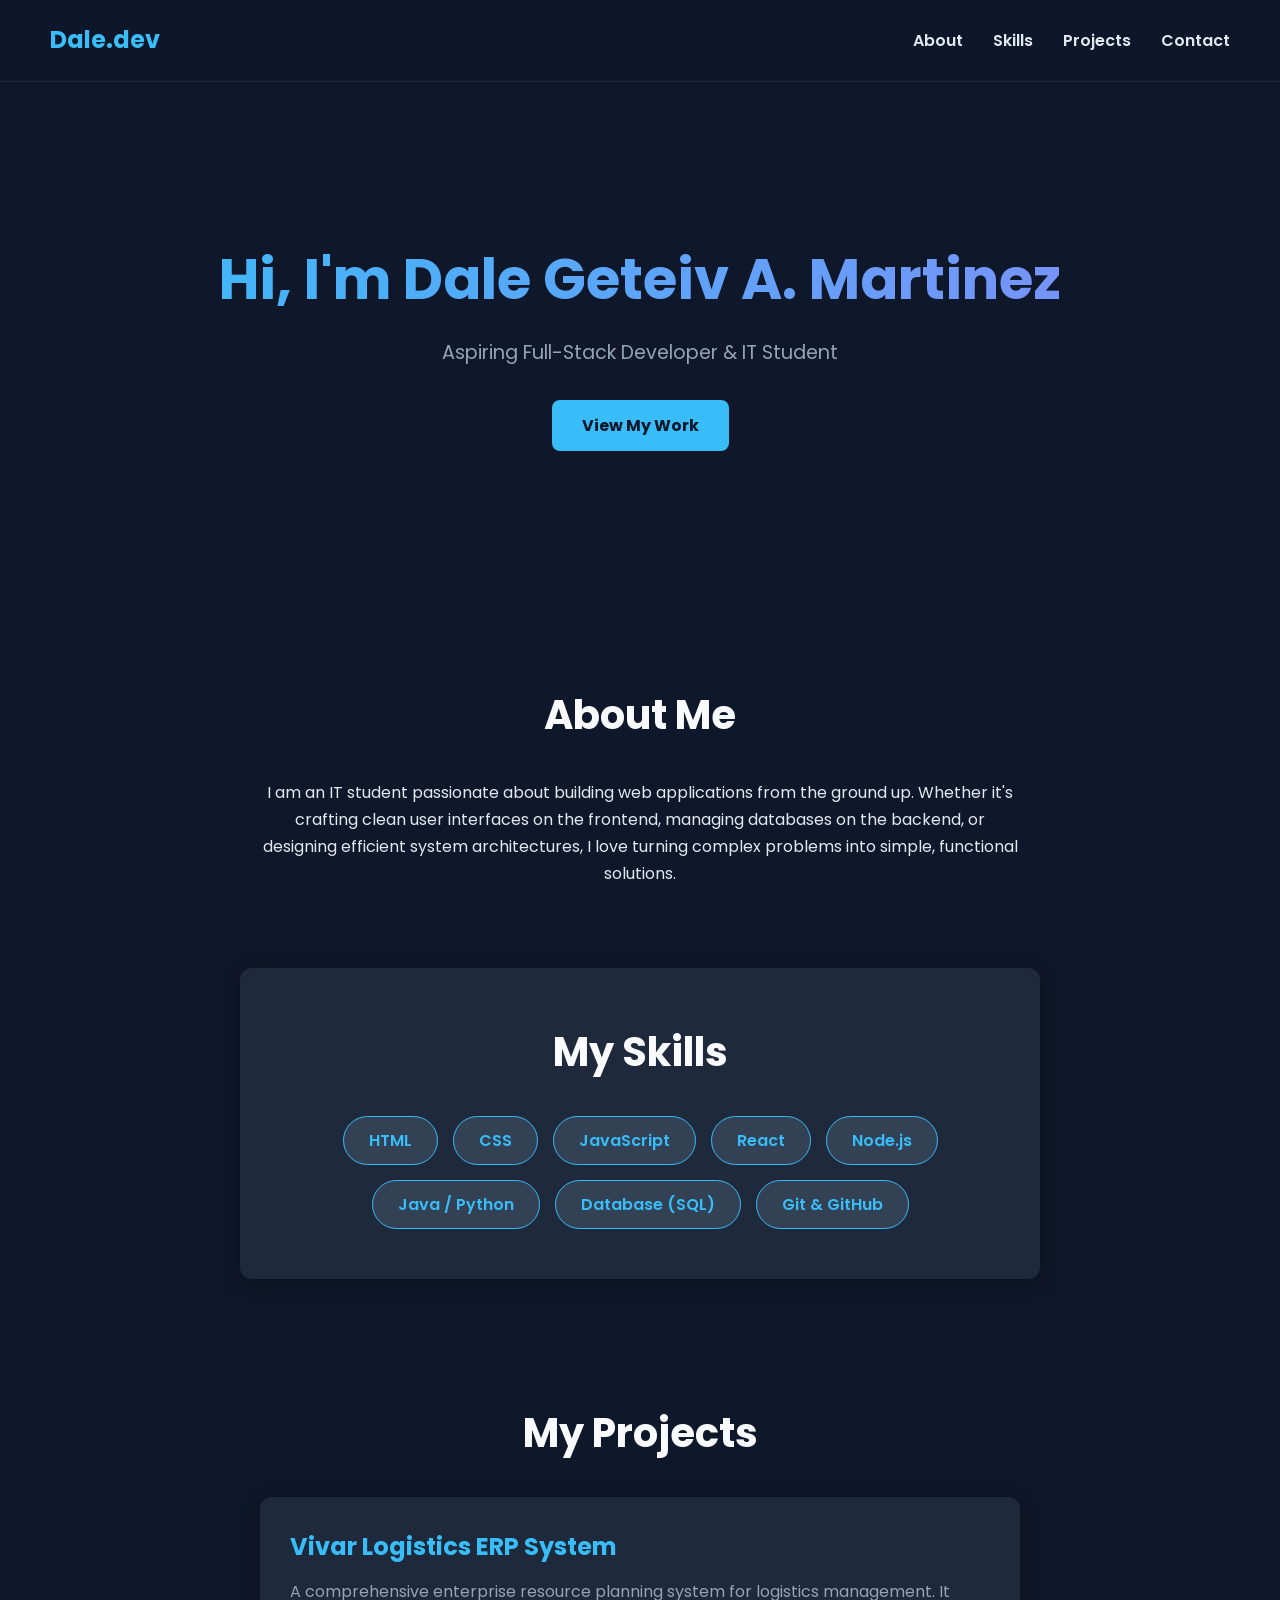
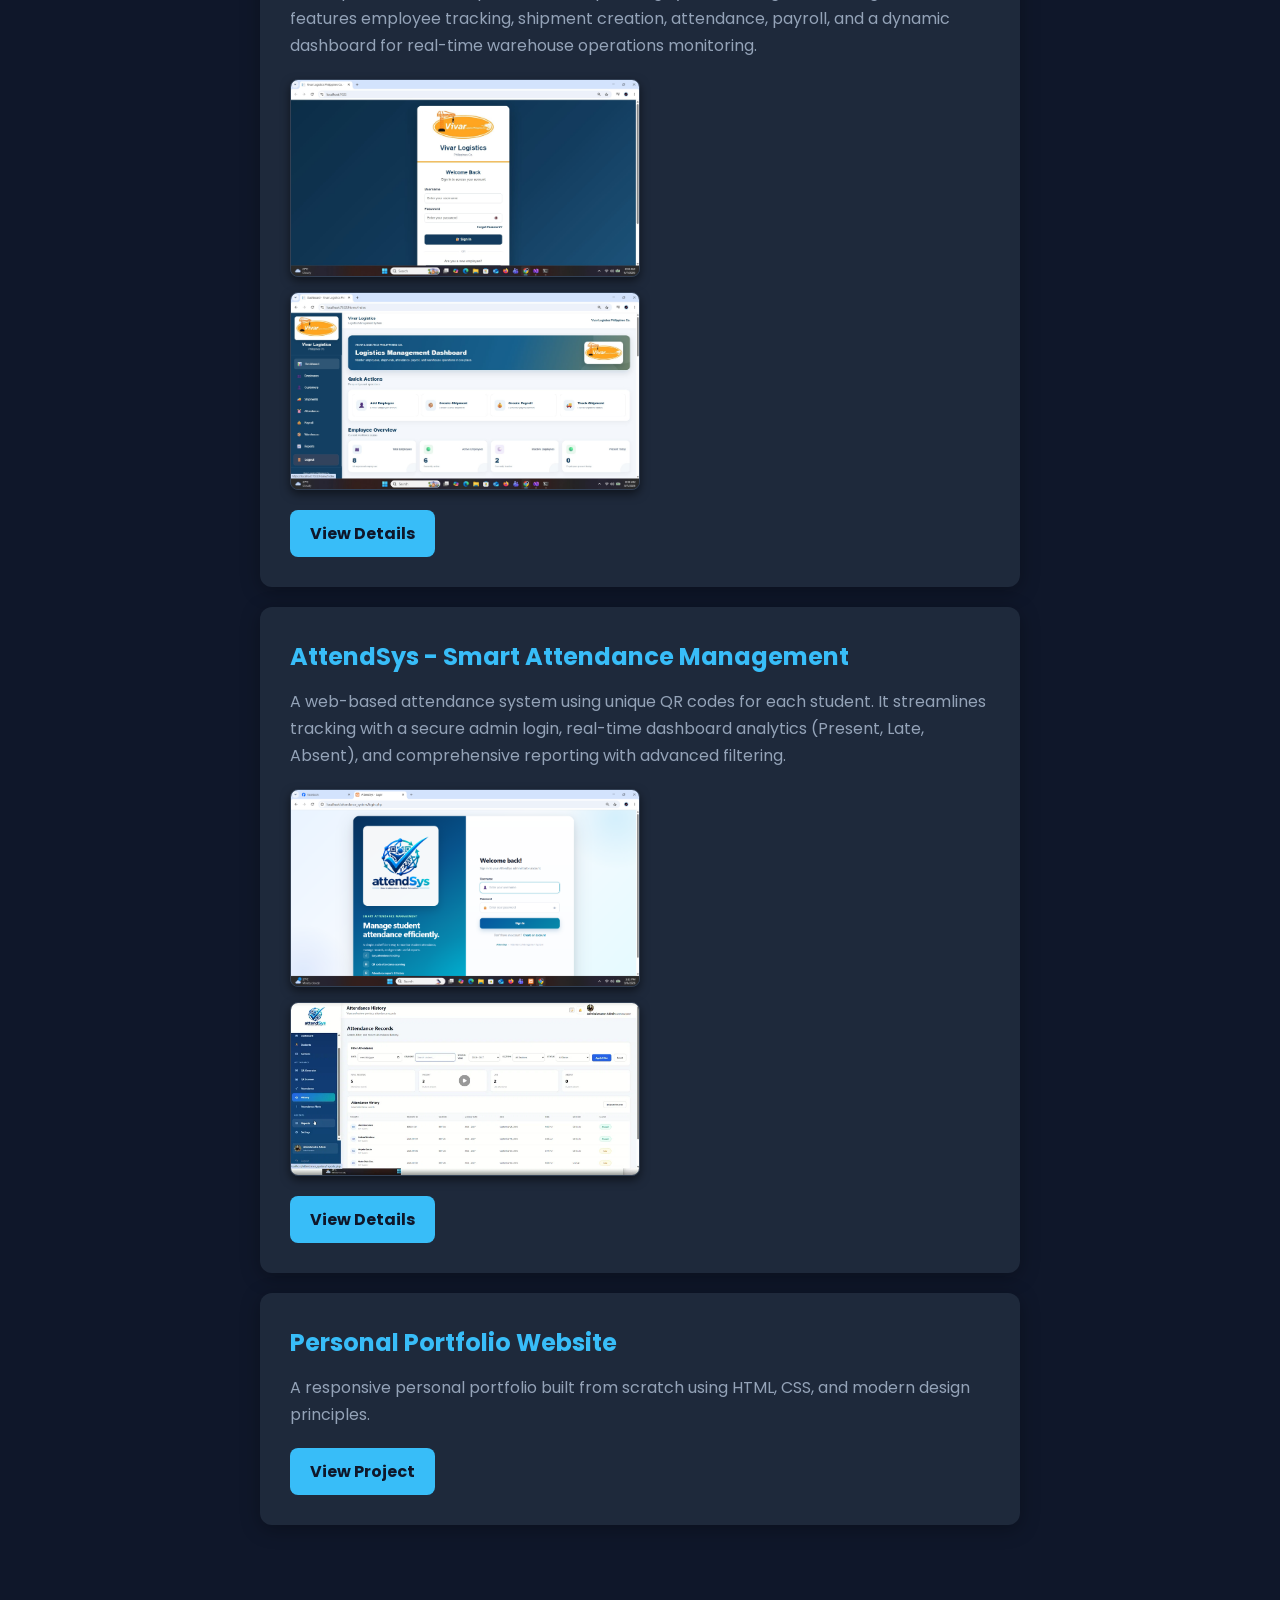
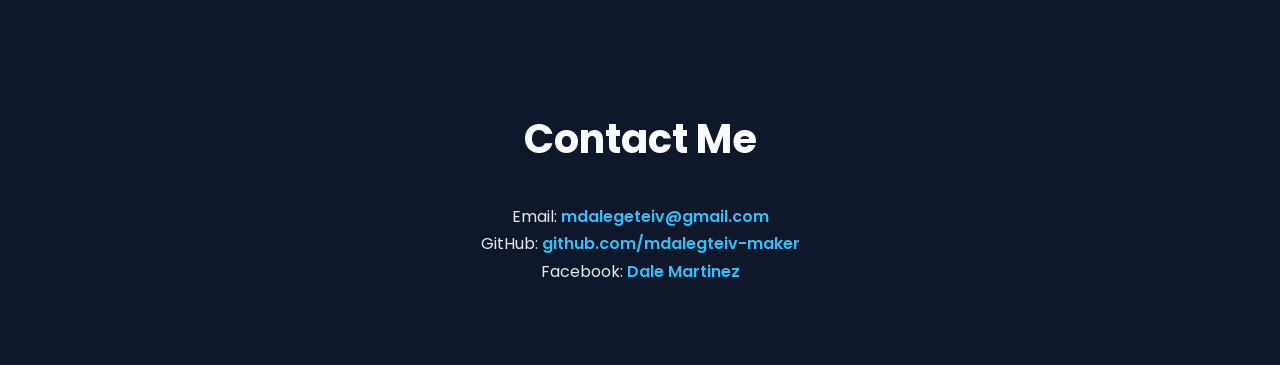
==== commit 90f967bb: "Update index.html" ====
--- a/index.html
+++ b/index.html
@@ -6,7 +6,7 @@
     <title>Dale Martinez | Full-Stack Developer</title>
     <link rel="stylesheet" href="style.css">
     
-    <!-- Ito ang nagdadagdag ng animation (AOS) -->
+    <!-- AOS Animation Library -->
     <link href="https://unpkg.com/aos@2.3.1/dist/aos.css" rel="stylesheet">
 </head>
 <body>
@@ -21,20 +21,17 @@
         </ul>
     </nav>
 
-    <!-- Nilagyan natin ng data-aos="fade-down" -->
     <header class="hero" data-aos="fade-down" data-aos-duration="1000">
         <h1>Hi, I'm Dale Geteiv A. Martinez</h1>
         <p>Aspiring Full-Stack Developer & IT Student</p>
         <a href="#projects" class="hero-btn">View My Work</a>
     </header>
 
-    <!-- Nilagyan natin ng data-aos="fade-up" -->
     <section id="about" data-aos="fade-up" data-aos-duration="1000">
         <h2>About Me</h2>
         <p>I am an IT student passionate about building web applications from the ground up. Whether it's crafting clean user interfaces on the frontend, managing databases on the backend, or designing efficient system architectures, I love turning complex problems into simple, functional solutions.</p>
     </section>
 
-    <!-- Nilagyan natin ng data-aos="fade-up" -->
     <section id="skills" data-aos="fade-up" data-aos-duration="1000">
         <h2>My Skills</h2>
         <div class="skills-grid">
@@ -52,7 +49,7 @@
     <section id="projects">
         <h2 data-aos="fade-up">My Projects</h2>
         
-        <!-- Project 1 -->
+        <!-- PROJECT 1: VIVAR LOGISTICS -->
         <div class="project-card" data-aos="fade-right" data-aos-duration="1000">
             <h3>Vivar Logistics ERP System</h3>
             <p>A comprehensive enterprise resource planning system for logistics management. It features employee tracking, shipment creation, attendance, payroll, and a dynamic dashboard for real-time warehouse operations monitoring.</p>
@@ -65,8 +62,21 @@
             <a href="#" class="btn">View Details</a>
         </div>
 
-        <!-- Project 2 -->
+        <!-- PROJECT 2: ATTENDSYS (BAGO) -->
         <div class="project-card" data-aos="fade-left" data-aos-duration="1000">
+            <h3>AttendSys - Smart Attendance Management</h3>
+            <p>A web-based attendance system using unique QR codes for each student. It streamlines tracking with a secure admin login, real-time dashboard analytics (Present, Late, Absent), and comprehensive reporting with advanced filtering.</p>
+            
+            <div class="image-gallery">
+                <img src="attendsys-login.png" alt="AttendSys Login" class="project-img">
+                <img src="attendsys-dashboard.png" alt="AttendSys Dashboard" class="project-img">
+            </div>
+
+            <a href="#" class="btn">View Details</a>
+        </div>
+
+        <!-- PROJECT 3: PORTFOLIO -->
+        <div class="project-card" data-aos="fade-right" data-aos-duration="1000">
             <h3>Personal Portfolio Website</h3>
             <p>A responsive personal portfolio built from scratch using HTML, CSS, and modern design principles.</p>
             <a href="https://mdalegeteiv-maker.github.io/" class="btn" target="_blank">View Project</a>
@@ -80,7 +90,6 @@
         <p>Facebook: <a href="https://www.facebook.com/share/1J1tzmtRJg/" target="_blank">Dale Martinez</a></p>
     </section>
 
-    <!-- Ito ang script na nagpapa-andar ng animation -->
     <script src="https://unpkg.com/aos@2.3.1/dist/aos.js"></script>
     <script>
       AOS.init();
--- a/style.css
+++ b/style.css
@@ -15,6 +15,7 @@
     color: #e2e8f0; 
     font-family: 'Poppins', sans-serif; 
     line-height: 1.7;
+    overflow-x: hidden; /* MAHALAGA ITO: Para hindi magkaroon ng scrollbar sa gilid habang may animation */
 }
 
 nav {
@@ -171,7 +172,6 @@
     background-color: #818cf8;
 }
 
-/* --- ITO YUNG PARA SA MGA PICTURES --- */
 .image-gallery {
     display: flex;
     gap: 15px;
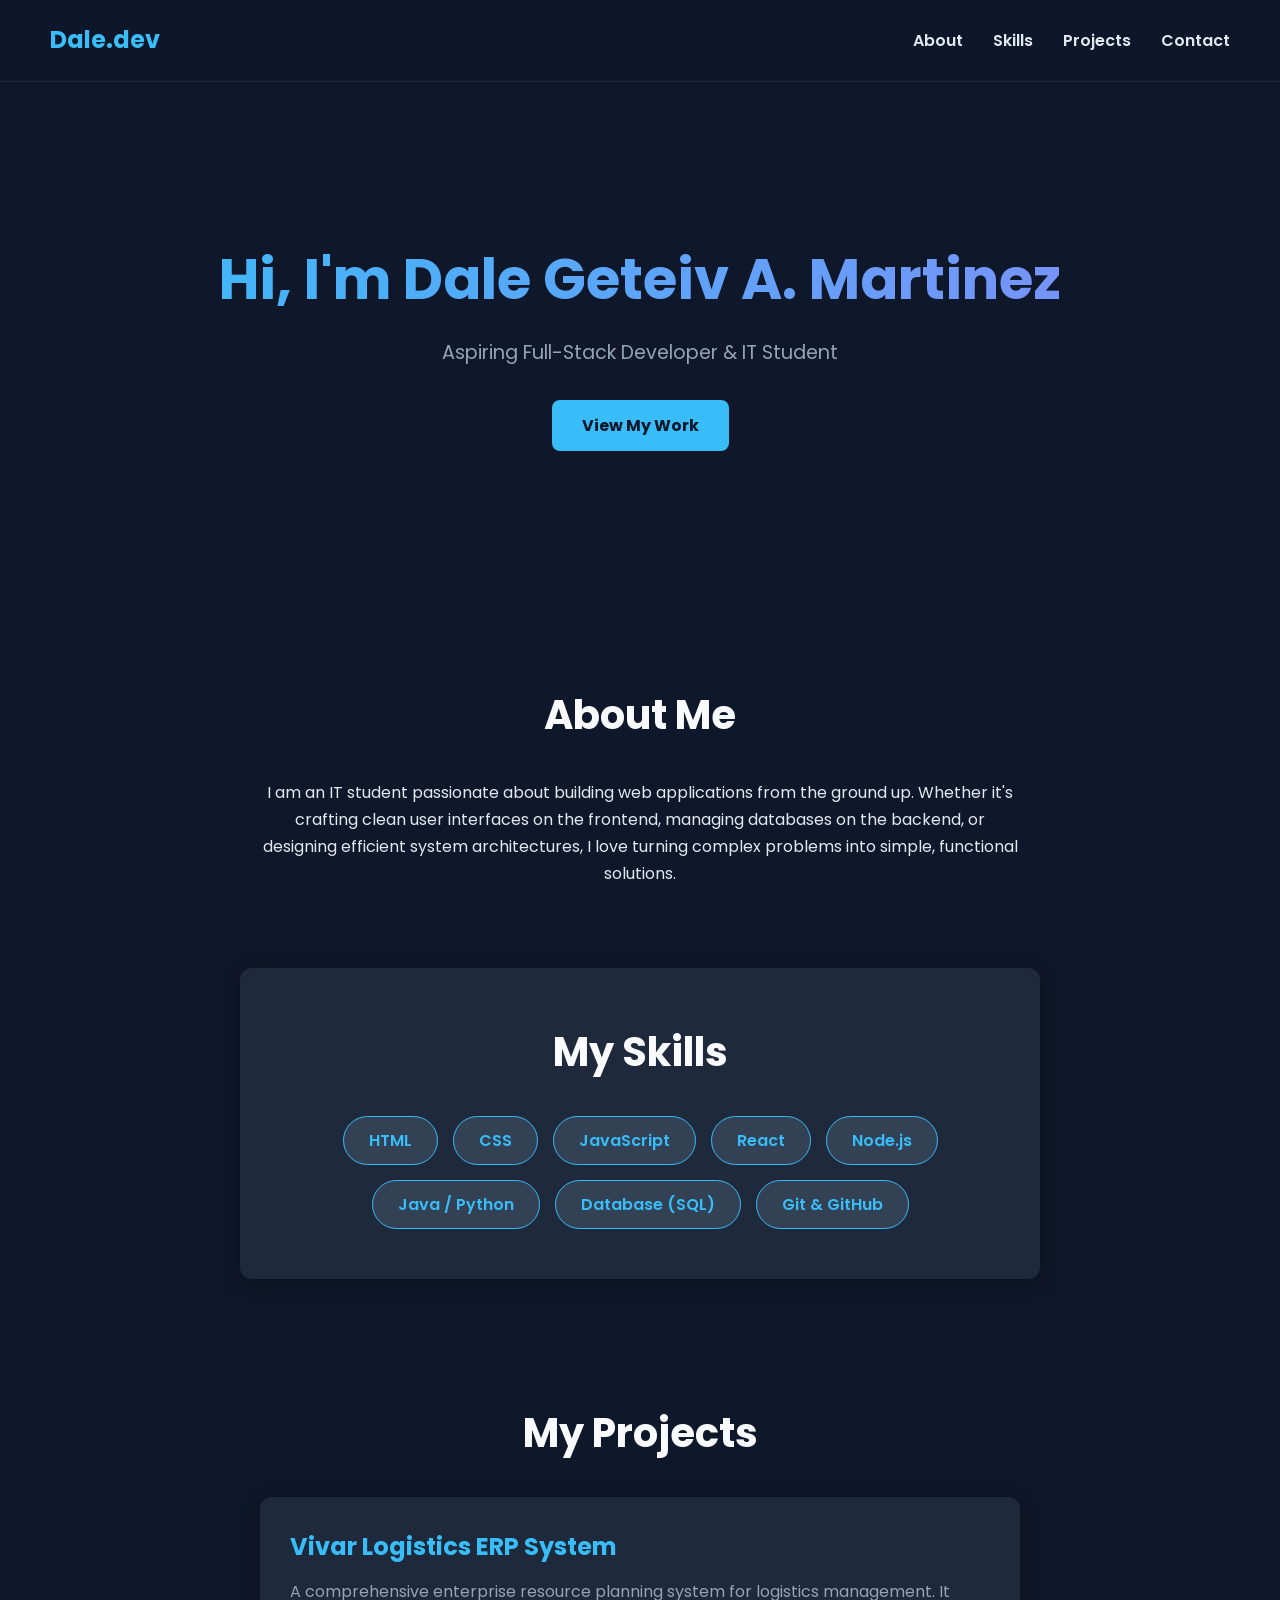
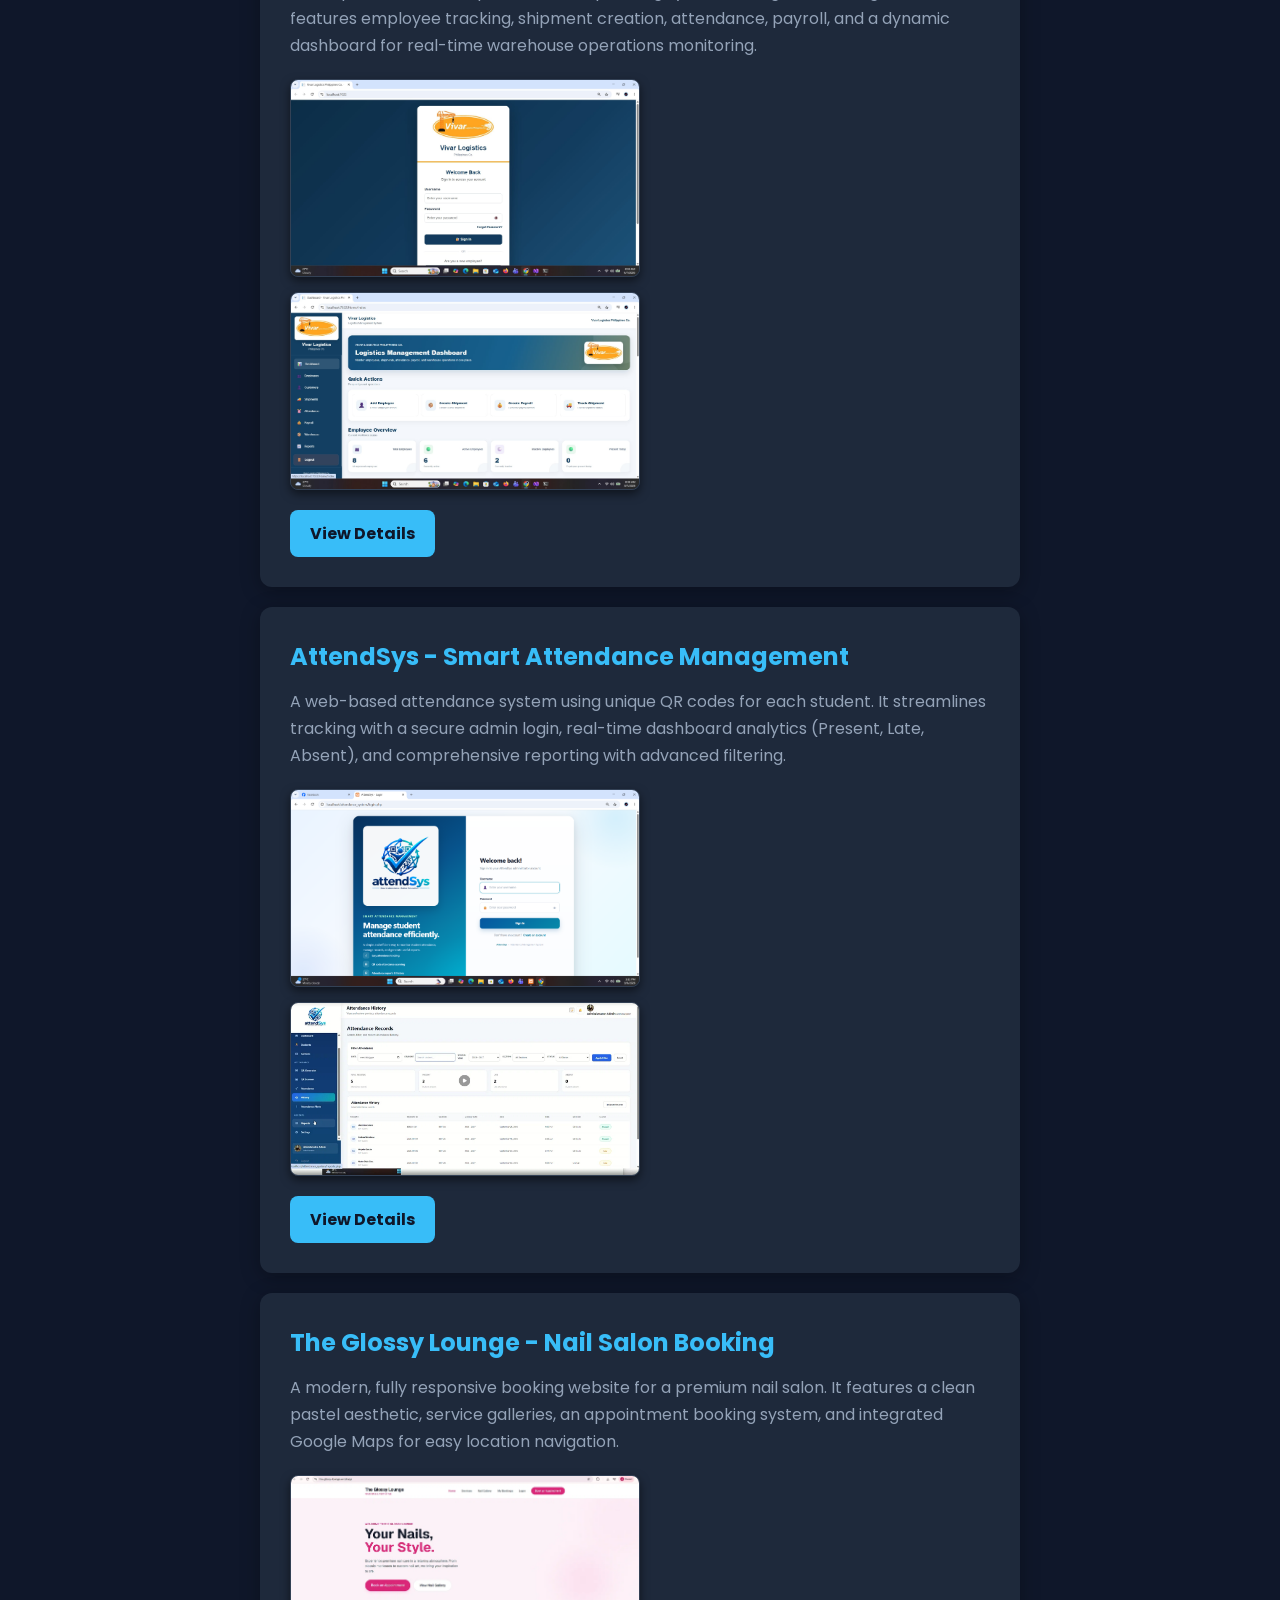
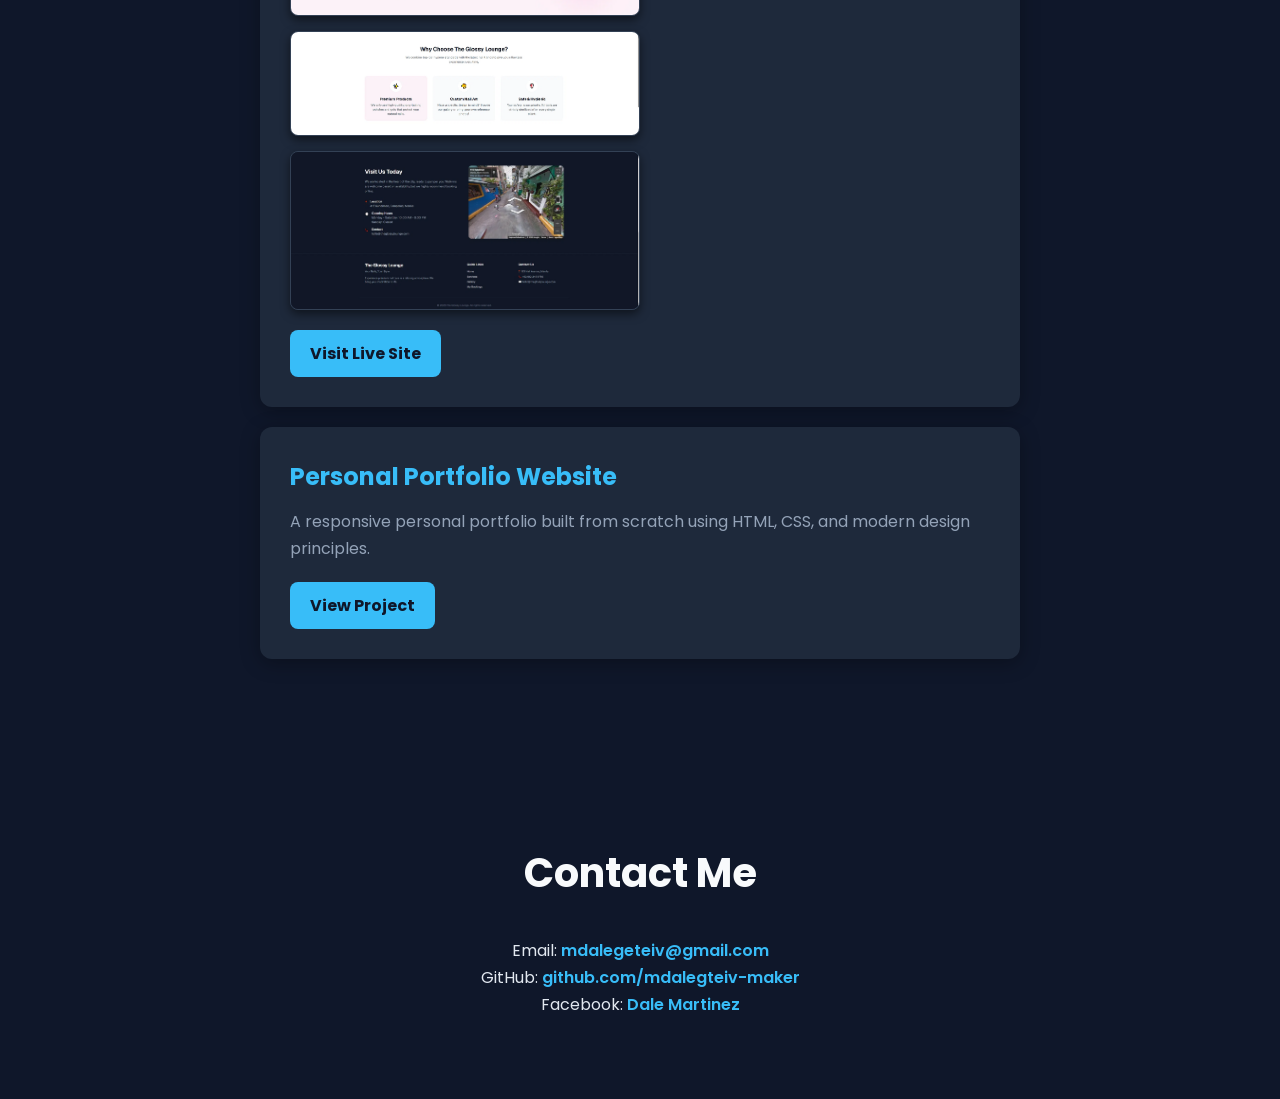
==== commit 5cb89e78: "Update index.html" ====
--- a/index.html
+++ b/index.html
@@ -62,7 +62,7 @@
             <a href="#" class="btn">View Details</a>
         </div>
 
-        <!-- PROJECT 2: ATTENDSYS (BAGO) -->
+        <!-- PROJECT 2: ATTENDSYS -->
         <div class="project-card" data-aos="fade-left" data-aos-duration="1000">
             <h3>AttendSys - Smart Attendance Management</h3>
             <p>A web-based attendance system using unique QR codes for each student. It streamlines tracking with a secure admin login, real-time dashboard analytics (Present, Late, Absent), and comprehensive reporting with advanced filtering.</p>
@@ -75,8 +75,22 @@
             <a href="#" class="btn">View Details</a>
         </div>
 
-        <!-- PROJECT 3: PORTFOLIO -->
+        <!-- PROJECT 3: THE GLOSSY LOUNGE (BAGO) -->
         <div class="project-card" data-aos="fade-right" data-aos-duration="1000">
+            <h3>The Glossy Lounge - Nail Salon Booking</h3>
+            <p>A modern, fully responsive booking website for a premium nail salon. It features a clean pastel aesthetic, service galleries, an appointment booking system, and integrated Google Maps for easy location navigation.</p>
+            
+            <div class="image-gallery">
+                <img src="glossy-hero.png" alt="Glossy Lounge Hero Section" class="project-img">
+                <img src="glossy-features.png" alt="Glossy Lounge Features" class="project-img">
+                <img src="glossy-footer.png" alt="Glossy Lounge Location" class="project-img">
+            </div>
+
+            <a href="https://the-glossy-lounge.vercel.app" target="_blank" class="btn">Visit Live Site</a>
+        </div>
+
+        <!-- PROJECT 4: PORTFOLIO -->
+        <div class="project-card" data-aos="fade-left" data-aos-duration="1000">
             <h3>Personal Portfolio Website</h3>
             <p>A responsive personal portfolio built from scratch using HTML, CSS, and modern design principles.</p>
             <a href="https://mdalegeteiv-maker.github.io/" class="btn" target="_blank">View Project</a>
